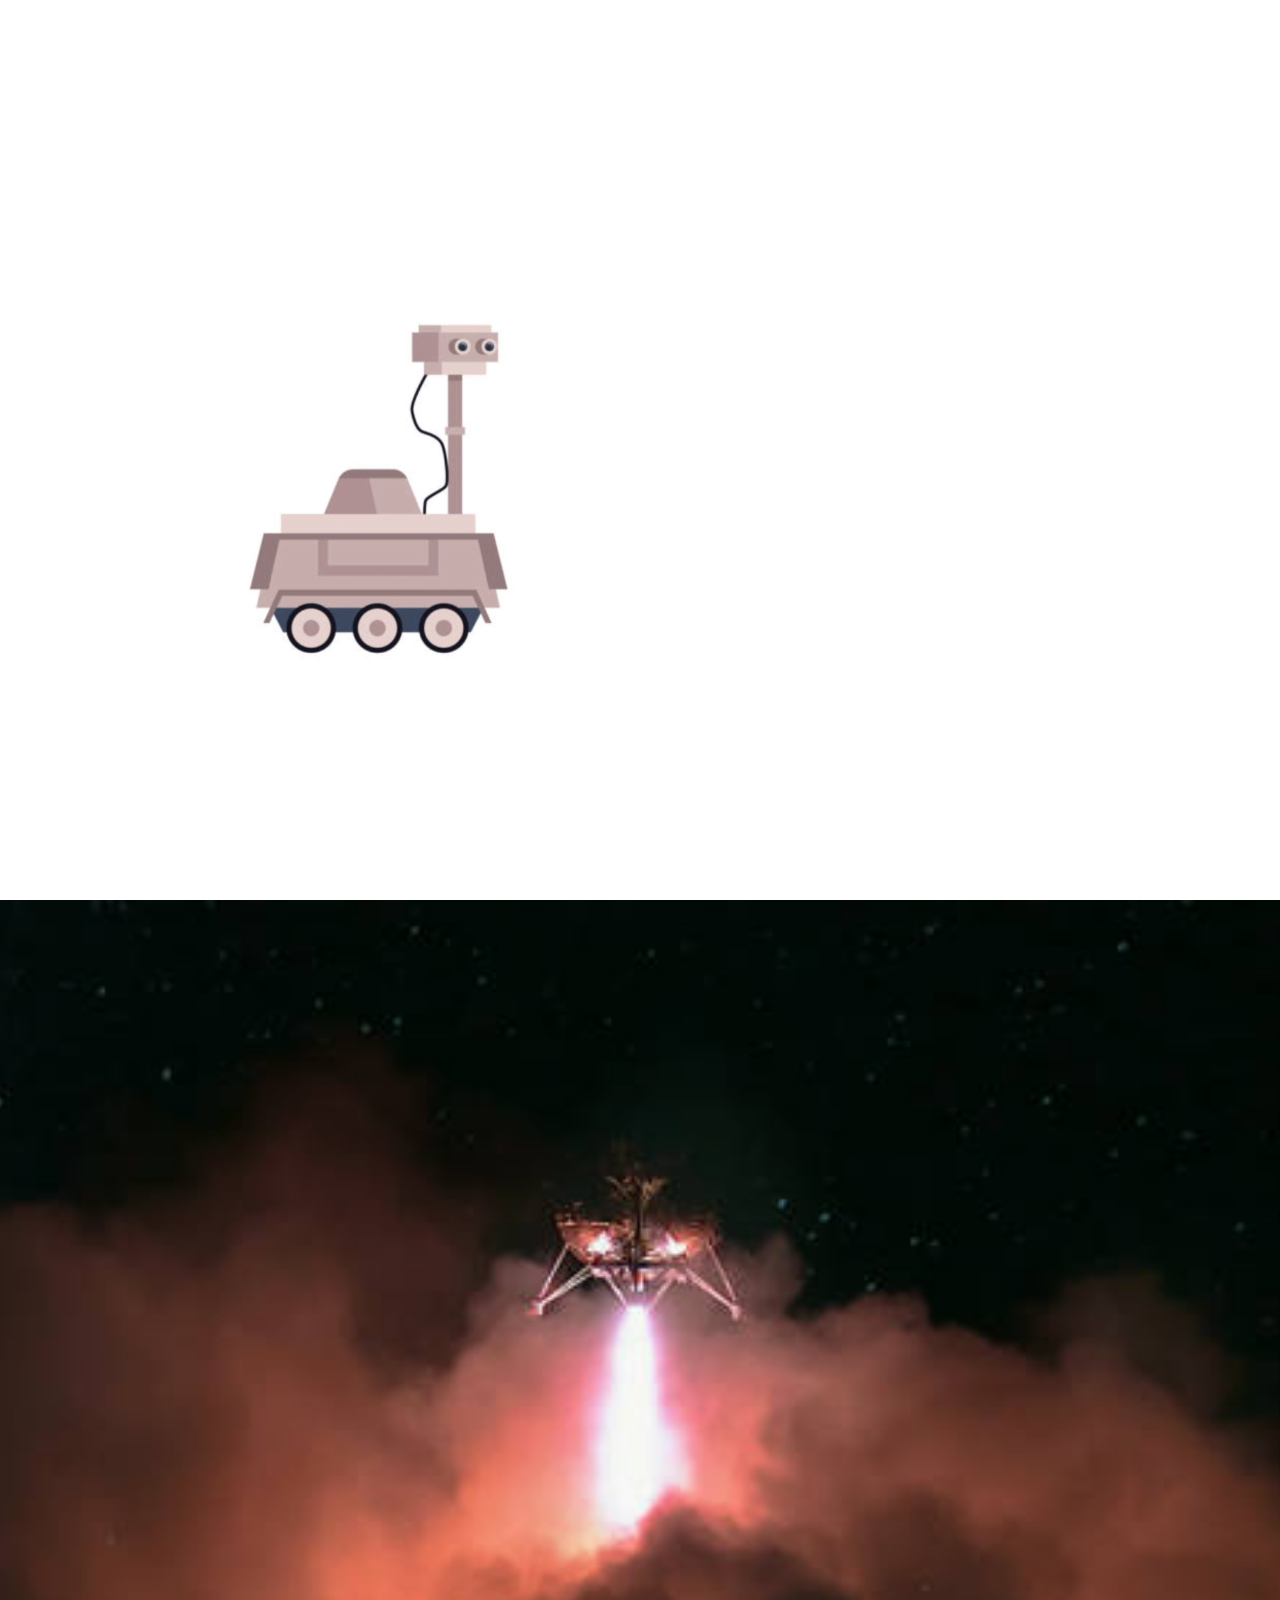
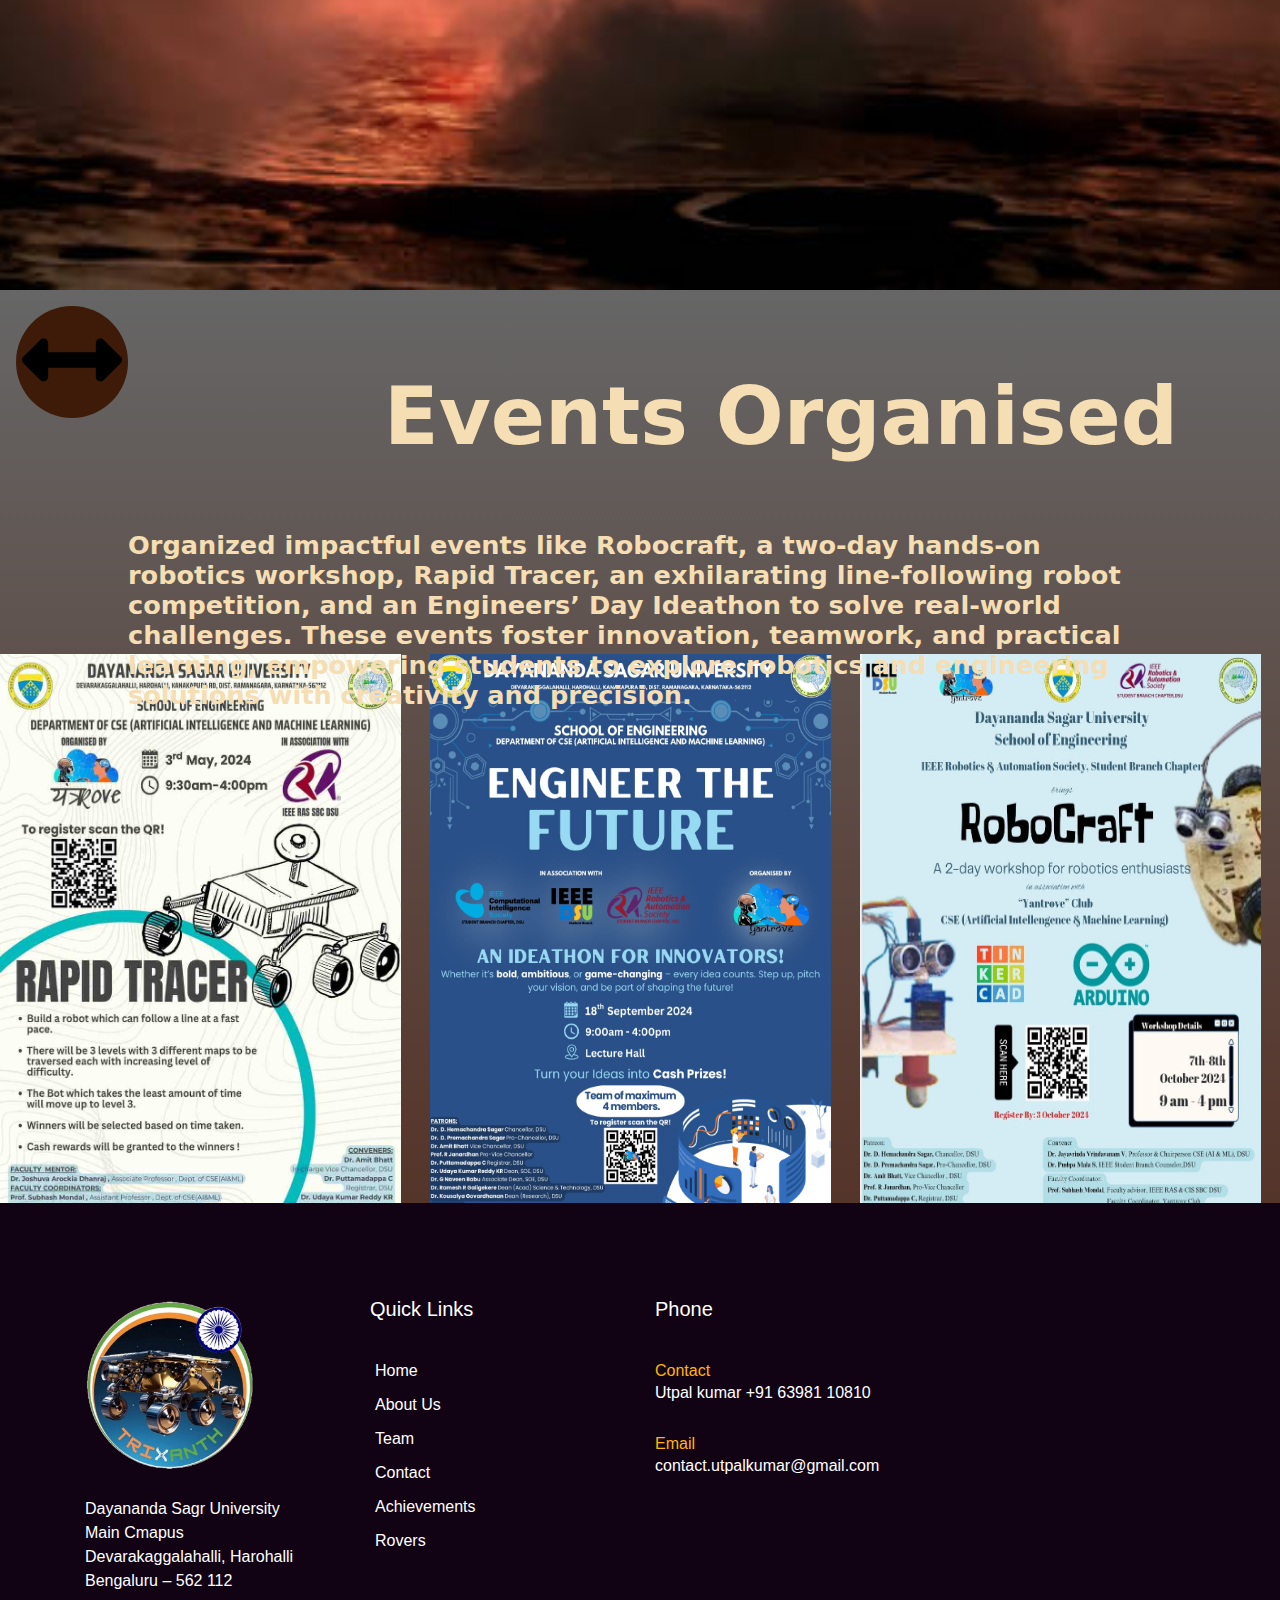
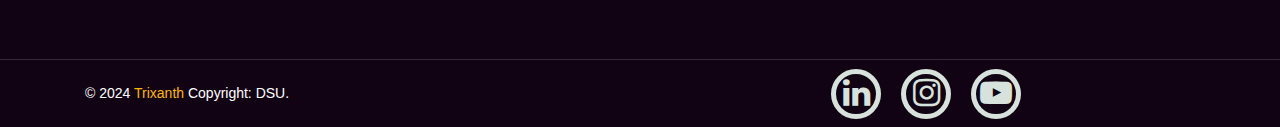
==== index.html @ e6a5bc86 "Website Created" ====
<!DOCTYPE html>
<html lang="en">

<head>
    <meta charset="UTF-8">
    <meta http-equiv="X-UA-Compatible" content="IE=edge">
    <meta name="viewport" content="width=device-width, initial-scale=1.0">
    <title>Trixanth</title>
    <link rel="icon" type="image/x-icon" href="./src/img/logo.png">
    <link rel="stylesheet" href="./src/css/other/font-awesome.min.css">
    <link rel="stylesheet" href="./src/css/other/bootstrap.min.css">
    <link rel="stylesheet" href="./src/css/other/aos.css">
    <link rel="stylesheet" href="src/css/styles.css">

    <link rel="stylesheet" href="src/css/home.css">

    <link href="https://maxcdn.bootstrapcdn.com/font-awesome/4.7.0/css/font-awesome.min.css" rel="stylesheet" integrity="sha384-wvfXpqpZZVQGK6TAh5PVlGOfQNHSoD2xbE+QkPxCAFlNEevoEH3Sl0sibVcOQVnN" crossorigin="anonymous">
    <link rel="stylesheet" href="https://stackpath.bootstrapcdn.com/bootstrap/4.5.2/css/bootstrap.min.css">
    <!-- Add your JavaScript and Bootstrap CDN scripts here -->

    <script src="https://code.jquery.com/jquery-3.5.1.slim.min.js"></script>
    <script src="https://cdn.jsdelivr.net/npm/@popperjs/core@2.9.2/dist/umd/popper.min.js"></script>
    <script src="https://stackpath.bootstrapcdn.com/bootstrap/4.5.2/js/bootstrap.min.js"></script>

    <script src="./src/js/jquery.min.js"></script>
    <script src="./src/js/jquery-3.6.3.min.js"></script>

</head>

<body data-barba="wrapper">
    <div id="preloader-container">
        <video id="preloader-video" autoplay muted loop>
      <source src="welcome - Trim.mp4" type="video/mp4">
      Your browser does not support the video tag.
    </video>
    </div>


    <div class="home-page">


        <nav id="transparent-navbar" class="navbar navbar-expand-lg red-hat-font">
            <a class="navbar-brand" href="index.html">
            <img src="./src/img/logo.png" width="75px">
        </a>
            <button class="navbar-toggler" type="button" data-toggle="collapse" data-target="#navbarSupportedContent" aria-controls="navbarSupportedContent" aria-expanded="false" aria-label="Toggle navigation">
            <div class="hamburger-animated"><span></span><span></span><span></span></div>
        </button>

            <div class="collapse navbar-collapse" id="navbarSupportedContent">
                <ul class="navbar-nav mr-auto">
                </ul>
                <ul class="navbar-nav">
                    <li class="nav-item animate-this">
                        <a class="nav-link" href="./index.html">Home</a>
                    </li>
                    <li class="nav-item">
                        <a class="nav-link" href="./rovers.html">Sponsorship</a>
                    </li>
                    <!-- <li class="nav-item">
                        <a class="nav-link" href="div.html">Divisions</a>
                    </li> -->
                    <li class="nav-item">
                        <a class="nav-link" href="team2023.html">Team</a>
                        
                    </li>
                    <li class="nav-item">
                        <a class="nav-link" href="./comp.html">Competitions</a>
                    </li>
                    <li class="nav-item">
                        <a class="nav-link" href="./contact-us.html">Contact</a>
                    </li>
                </ul>
            </div>
        </nav>
        <!-- <div class="empty-div"></div> -->

        <main data-barba="container" data-barba-namespace="home">
            <div id="home" class="bg-image div-centered-text">
                <div class="home-intro-text animate">
                    <h2>TRIXANTH</h2>
                    <h1>Engineering Dreams, Exploring
                        Worlds</h1>
                </div>
            </div>
            <div id="aboutUs" class="bg-image">
                <div class="aboutUs-text animate">
                    <h2>ABOUT US</h2>Team Trixanth is a team of enthusiastic students who are
                    interested in different fields and are constantly working
                    on real-world problems.<br>
                    We are a passionate and innovative team from
                    Dayananda Sagar University, actively working on cutting
                    edge technologies and engineering solutions. Our team is
                    composed of highly motivated students specializing in
                    aerospace, artificial intelligence, electronics, and
                    mechanical engineering. With a shared vision of pushing
                    the boundaries of technology, we aim to create impactful
                    solutions in the field of space exploration and rover
                    development.
                    <br>
                    <div class="read-more">
                        <a href="rovers.html" target="_blank" rel="noopener noreferrer"><i class="fa fa-external-link" aria-hidden="true"></i> Read more about the rover</a>
                    </div>

                </div>
            </div>
            

            <!-- <div class="sub">
                <h1>Subsystems</h1>
                <div class="subdivisions">
                    <div class="vcard v1">
                        <div class="v-content">
                            <h2 class="v-title">Electronic and Software</h2>
                            <p class="v-copy">
                                <ul>
                                    <li>...</li>
                                    <li>...</li>
                                    
                                    <li>....</li>
                                    <li>....</li>
                                </ul>
                            </p>
                            <button class="btn-vcard"><a href="div.html">READ MORE</a> </button>
                        </div>
                    </div>

                    <div class="vcard v2">
                        <div class="v-content">
                            <h2 class="v-title">Mechanical</h2>
                            <p class="v-copy">
                                <ul>
                                    <li>...</li>
                                    <li>...</li>
                                    <li>...</li>
                                    <li>...</li>
                                    <li>...</li>
                                </ul>
                            </p>
                            <button class="btn-vcard"><a href="div.html">READ MORE</a> </button>
                        </div>
                    </div>

                    <div class="vcard v3">
                        <div class="v-content">
                            <h2 class="v-title">Bioscience</h2>
                            <p class="v-copy">
                                <ul>
                                    <li>......</li>
                                    <li>.......</li>
                                    <li>......</li>
                                    <li>........</li>
                                </ul>
                            </p>
                            <button class="btn-vcard"><a href="div.html"> READ MORE</a></button>
                        </div>
                    </div>

                    
                </div>
            </div> -->

            <!-- Competitions and achievements section -->


           <div>

                 <!-- Replace the content of the div with an iframe  -->
                <div class="iframe-container">



                    <iframe src="events.html" class="event-iframe"></iframe>
                </div>


                 <!-- Add some styles to ensure the iframe doesn't disrupt the layout  -->

                <style>
                    /* Add some styles to ensure the iframe doesn't disrupt the layout */

                    .iframe-container {
                        position: relative;
                        padding-top: 75.25%;
                        /* Adjust this value based on the aspect ratio of your iframe content */
                    }

                    .event-iframe {
                        position: absolute;
                        top: 0;
                        left: 0;
                        width: 100%;
                        height: 100%;
                        border: 0;
                    }

                    /* Add a media query for smaller screens (adjust max-width as needed) */

                    @media (max-width: 768px) {
                        .iframe-container {
                            padding-top: 100%;
                            /* Adjust this value for a different aspect ratio on smaller screens */
                        }
                        .event-iframe {
                            height: 100%;
                            /* Adjust height as needed for smaller screens */
                        }
                    }
                </style>
            </div>



            <div>

                <style>
                    h1,
                    h2,
                    h3,
                    h4,
                    h5,
                    h6 {}

                    section {
                        padding: 60px 0;
                        min-height: 100vh;
                    }

                    a,
                    a:hover,
                    a:focus,
                    a:active {
                        text-decoration: none;
                        outline: none;
                    }

                    a,
                    a:active,
                    a:focus {
                        color: #6f6f6f;
                        text-decoration: none;
                        transition-timing-function: ease-in-out;
                        -ms-transition-timing-function: ease-in-out;
                        -moz-transition-timing-function: ease-in-out;
                        -webkit-transition-timing-function: ease-in-out;
                        -o-transition-timing-function: ease-in-out;
                        transition-duration: .2s;
                        -ms-transition-duration: .2s;
                        -moz-transition-duration: .2s;
                        -webkit-transition-duration: .2s;
                        -o-transition-duration: .2s;
                    }

                    ul {
                        margin: 0;
                        padding: 0;
                        list-style: none;
                    }

                    img {
                        max-width: 100%;
                        height: auto;
                    }

                    .footer-section {
                        background-color: rgb(18, 3, 20);
                        position: relative;
                        overflow: hidden;
                        z-index: 9;
                    }

                    .footer-section:before {
                        content: '';
                        position: absolute;
                        top: -146%;
                        left: -18%;
                        width: 44%;
                        height: 257%;
                        transform: rotate(54deg);
                        background-color: rgb(18, 3, 20);
                        -webkit-transform: rotate(54deg);
                        -moz-transform: rotate(54deg);
                        -ms-transform: rotate(54deg);
                        -o-transform: rotate(54deg);
                        z-index: -10;
                    }

                    .footer-section:after {
                        position: absolute;
                        content: '';
                        background-color: rgb(18, 3, 20);
                        top: -24%;
                        right: 4%;
                        width: 26%;
                        height: 264%;
                        transform: rotate(44deg);
                        -webkit-transform: rotate(44deg);
                        -moz-transform: rotate(44deg);
                        -ms-transform: rotate(44deg);
                        -o-transform: rotate(44deg);
                        z-index: -10;
                    }

                    .footer-top {
                        padding-top: 96px;
                        padding-bottom: 50px;
                    }

                    .footer-top p,
                    .company-footer-contact-list li {
                        color: #ffffff;
                    }

                    .company-footer-contact-list {
                        margin-top: 10px;
                    }

                    .company-footer-contact-list li {
                        display: flex;
                        display: -webkit-flex;
                        align-items: center;
                    }

                    .company-footer-contact-list li+li {
                        margin-top: 5px;
                    }

                    .company-footer-contact-list li i {
                        margin-right: 10px;
                        font-size: 20px;
                        display: inline-block;
                    }

                    .footer-top .site-logo {
                        margin-bottom: 25px;
                        display: block;
                        max-width: 170px;
                    }

                    .widget-title {
                        text-transform: capitalize;
                    }

                    .footer-top .widget-title {
                        color: #ffffff;
                        margin-bottom: 40px;
                    }

                    .courses-link-list li+li {
                        margin-top: 10px;
                    }

                    .courses-link-list li a {
                        color: #ffffff;
                        text-transform: capitalize;
                        font-family: var(--para-font);
                        font-weight: 400;
                    }

                    .courses-link-list li a:hover {
                        color: #ffb606;
                    }

                    .courses-link-list li i {
                        margin-right: 5px;
                    }

                    .footer-top .small-post-title a {
                        font-family: var(--para-font);
                        color: #ffffff;
                        font-weight: 400;
                    }

                    .small-post-item .post-date {
                        color: #ffb606;
                        margin-bottom: 3px;
                        font-family: var(--para-font);
                        font-weight: 400;
                    }

                    .small-post-list li+li {
                        margin-top: 30px;
                    }

                    .news-letter-form {
                        margin-top: 15px;
                    }

                    .news-letter-form input {
                        width: 100%;
                        padding: 12px 25px;
                        border-radius: 5px;
                        -webkit-border-radius: 5px;
                        -moz-border-radius: 5px;
                        -ms-border-radius: 5px;
                        -o-border-radius: 5px;
                        border: none;
                    }

                    .news-letter-form input[type="submit"] {
                        width: auto;
                        border: none;
                        background-color: #ffb606;
                        padding: 9px 30px;
                        border-radius: 5px;
                        -webkit-border-radius: 5px;
                        -moz-border-radius: 5px;
                        -ms-border-radius: 5px;
                        -o-border-radius: 5px;
                        color: #ffffff;
                        margin-top: 10px;
                    }

                    .footer-bottom {
                        padding: 23px 0;
                        border-top: 1px solid rgba(255, 255, 255, 0.149);
                    }

                    .copy-right-text {
                        color: #ffffff;
                    }

                    .copy-right-text a {
                        color: #ffb606;
                    }

                    .terms-privacy li+li {
                        margin-left: 30px;
                    }

                    .terms-privacy li a {
                        color: #ffffff;
                        position: relative;
                    }

                    .terms-privacy li a:after {
                        position: absolute;
                        content: '-';
                        color: #ffffff;
                        display: inline-block;
                        top: 0;
                        right: -18px;
                    }

                    .terms-privacy li+li a:after {
                        display: none;
                    }

                    .courses-link-list li a:hover,
                    .courses-link-list li a:focus {
                        text-decoration: none;
                    }

                    /* Default styling for larger screens */

                    .copy-right-text {
                        display: block;
                    }

                    /* Media query to hide the element on screens with a maximum width of 767px (adjust as needed) */

                    @media screen and (max-width: 767px) {
                        .copy-right-text {
                            display: none;
                        }
                    }

                    div>h1 {
                        text-transform: capitalize;
                        letter-spacing: 0.8px;
                        font-family: "Roboto", sans-serif;
                        font-weight: 900;
                        font-size: clamp(3.4375rem, 3.25rem + 0.75vw, 4rem);
                        background-color: #050505;
                        background-image: linear-gradient(45deg, #ead8b9, #cf8674);
                        background-size: 100%;
                        background-repeat: repeat;
                        -webkit-background-clip: text;
                        -webkit-text-fill-color: transparent;
                        -moz-background-clip: text;
                        -moz-text-fill-color: transparent;
                    }

                    h4 {
                        font-size: 15px;
                        font-stretch: expanded;
                        color: #ef9797;
                        line-height: 100%;
                    }

                    h5 {
                        font-size: 20px;
                        font-stretch: expanded;
                        color: #fca311;
                        line-height: 100%;
                    }

                    .container {
                        width: 95%;
                        margin: auto;
                    }
                </style>

                <body>

                    <!-- Your website content goes here -->

                    <footer class="footer-section" style="margin-top: -50px;">
                        <div class="footer-top">
                            <div class="container">
                                <div class="row">
                                    <div class="col-lg-3 col-md-6 col-sm-6">
                                        <div class="widget company-intro-widget">
                                            <a href="index.html" class="site-logo" target="_parent">
                  <img src="src/img/logo.png" alt="logo">
              </a>

                                            <p>Dayananda Sagr University<br> Main Cmapus<br>  Devarakaggalahalli, Harohalli<br> Bengaluru – 562 112</p>
                                            <ul class="company-footer-contact-list">

                                                 </ul>
                                        </div>
                                    </div>
                                    <!-- widget end -->
                                    <div class="col-lg-3 col-md-6 col-sm-6">
                                        <div class="widget course-links-widget">
                                            <h5 class="widget-title" style="font-family: 'Roboto', sans-serif;">Quick links</h5>

                                            <ul class="courses-link-list">
                                                <li><a href="index.html" target="_parent"><i class="fas fa-long-arrow-alt-right"></i>Home</a></li>
                                                <li><a href="index.html" target="_parent"><i class="fas fa-long-arrow-alt-right"></i>About us</a></li>
                                                <li><a href="team2023.html" target="_parent"><i class="fas fa-long-arrow-alt-right"></i>Team</a></li>
                                                <li><a href="contact-us.html" target="_parent"><i class="fas fa-long-arrow-alt-right"></i>Contact</a></li>
                                                <li><a href="comp.html" target="_parent"><i class="fas fa-long-arrow-alt-right"></i>Achievements</a></li>
                                                <li><a href="rovers.html" target="_parent"><i class="fas fa-long-arrow-alt-right"></i>Rovers</a></li>
                                            </ul>

                                        </div>
                                    </div>
                                    <!-- widget end -->
                                    <div class="col-lg-3 col-md-6 col-sm-6">
                                        <div class="widget latest-news-widget">
                                            <h5 class="widget-title">phone</h5>
                                            <ul class="small-post-list">
                                                <li>
                                                    <style>
                                                        .small-post-item a {
                                                            text-decoration: none;
                                                            /* Remove underlines */
                                                            color: inherit;
                                                            /* Inherit the color from the parent */
                                                        }

                                                        .small-post-item a:hover .glow {
                                                            color: #FCA311;
                                                            /* Change to the desired glowing color */
                                                            text-shadow: 0 0 10px #your-glow-color;
                                                            /* Optional: Add a text shadow for a more pronounced glow */
                                                        }
                                                    </style>

                                                    <div class="small-post-item">
                                                        <a href="#" class="post-date">Contact</a>
                                                        <h6 class="small-post-title">
                                                            <a href="#">
                            Utpal kumar <span class="glow">+91 63981 10810</span><br>
                           
                          </a>
                                                        </h6>
                                                    </div>

                                                </li>
                                                <!-- small-post-item end -->
                                                <li>
                                                    <div class="small-post-item">
                                                        <a href="#" class="post-date">Email</a>
                                                        <h6 class="small-post-title"><a href="#">contact.utpalkumar@gmail.com</a></h6>
                                                    </div>
                                                </li>
                                                <!-- small-post-item end -->
                                            </ul>
                                        </div>
                                    </div>
                                    
                                </div>
                            </div>
                        </div>
                        <div class="footer-bottom">
                            <div class="container">
                                <div class="row">
                                    <div class="col-md-6 col-sm-6 text-sm-left text-center">
                                        <span class="copy-right-text" style="font-size: 14px;">© 2024 <a href="index.html" target="_parent">Trixanth</a> Copyright: DSU.</span>                    
                                    </div>
                                    <div class="col-md-6 col-sm-6">

                                        <div class="wrapper">
                                            <ul>
                                                <li class="linkedin"><a href="#" target="_parent"><i class="fa fa-linkedin fa-2x" aria-hidden="true"></i></a></li>
                                                <li class="instagram"><a href="https://www.instagram.com/team_trixanth.dsu/profilecard/?igsh=MTNoMnNmZ2w1cWRnMw%3D%3D" target="_parent"><i class="fa fa-instagram fa-2x" aria-hidden="true"></i></a></li>
                                                <!-- <li class="google"><a href="#" target="_parent"><i class="fa fa-google fa-2x" aria-hidden="true"></i></a></li> -->
                                                <li class="youtube"><a href="https://www.youtube.com/@Trixanth" target="_parent"><i class="fa fa-youtube-play fa-2x" aria-hidden="true"></i></a></li>
                                            </ul>

                                            <style>
                                                /* Let's style the wrapper in such away that, 
    it should always be at the center of the browser */

                                                .wrapper {
                                                    position: absolute;
                                                    top: 50%;
                                                    left: 80%;
                                                    transform: translate(-50%, -50%);
                                                    width: 550px;
                                                }

                                                /* Style the Un-order list by setting its list-style to none */

                                                .wrapper ul {
                                                    list-style: none;
                                                }

                                                /* Style the list items inside the UL list, by setting its width, height and line-height 
      and float them to left and set its border and border-radius.
     */

                                                .wrapper ul li {
                                                    width: 50px;
                                                    height: 50px;
                                                    line-height: 50px;
                                                    margin: 0 10px;
                                                    text-align: center;
                                                    cursor: pointer;
                                                    border-radius: 50%;
                                                    border: 5px solid #D8E2DC;
                                                    float: left;
                                                    transition: all 0.5s ease;
                                                }

                                                /* Style the icons by setting its color and margin-top value to 20px 
    to align it properly */

                                                .wrapper ul li .fa {
                                                    color: #D8E2DC;
                                                    margin-top: 1px;
                                                    transition: all 0.5s ease;
                                                }

                                                /* Now target the specific li classes for styling and use box-shadow effect to border and text-shadow effect
      to icons for glowing effect and use transition property for smooth transition effect. */

                                                .wrapper ul li:hover.linkedin {
                                                    border: 5px solid #b51b00;
                                                    box-shadow: 0 0 15px #b52d00;
                                                    transition: all 0.5s ease;
                                                }

                                                .wrapper1 ul li:hover .fa-linkedin {
                                                    color: #b53900;
                                                    text-shadow: 0 0 15px #b53600;
                                                    transition: all 0.5s ease;
                                                }

                                                /*facebook*/

                                                .wrapper ul li:hover.youtube {
                                                    border: 5px solid #b53900;
                                                    box-shadow: 0 0 15px #b53900;
                                                    transition: all 0.5s ease;
                                                }

                                                .wrapper ul li:hover .fa-youtube {
                                                    color: #b53900;
                                                    text-shadow: 0 0 15px#b53900;
                                                    transition: all 0.5s ease;
                                                }

                                                /*twitter*/

                                                .wrapper ul li:hover.twitter {
                                                    border: 5px solid #b53900;
                                                    box-shadow: 0 0 15px #b53900;
                                                    transition: all 0.5s ease;
                                                }

                                                .wrapper ul li:hover .fa-twitter {
                                                    color: #b53900;
                                                    text-shadow: 0 0 15px #b53900;
                                                    transition: all 0.5s ease;
                                                }

                                                /* instagram */

                                                .wrapper ul li:hover.instagram {
                                                    border: 5px solid #b53900;
                                                    box-shadow: 0 0 15px #b53900;
                                                    transition: all 0.5s ease;
                                                }

                                                .wrapper ul li:hover .fa-instagram {
                                                    color:#b53900;
                                                    text-shadow: 0 0 15px#b53900;
                                                    transition: all 0.5s ease;
                                                }

                                                /* google */

                                                .wrapper ul li:hover.google {
                                                    border: 5px solid #dd4b39;
                                                    box-shadow: 0 0 15px #dd4b39;
                                                    transition: all 0.5s ease;
                                                }

                                                .wrapper ul li:hover .fa-google {
                                                    color: #dd4b39;
                                                    text-shadow: 0 0 15px #dd4b39;
                                                    transition: all 0.5s ease;
                                                }

                                                /* whatsapp */

                                                .wrapper ul li:hover.whatsapp {
                                                    border: 5px solid #b53900;
                                                    box-shadow: 0 0 15px #b53900;
                                                    transition: all 0.5s ease;
                                                }

                                                .wrapper ul li:hover .fa-whatsapp {
                                                    color: #b53900;
                                                    text-shadow: 0 0 15px #b53900;
                                                    transition: all 0.5s ease;
                                                }

                                                /* media queries */

                                                @media screen and (max-width: 640px) {
                                                    .wrapper {
                                                        width: 400px;
                                                    }
                                                    .wrapper ul li {
                                                        margin-top: 10px;
                                                    }
                                                    .wrapper ul li.google {
                                                        margin-left: 70px;
                                                    }
                                                }

                                                @media screen and (max-width: 340px) {
                                                    .wrapper {
                                                        width: 150px;
                                                    }
                                                    .wrapper ul li {
                                                        margin: 15px;
                                                    }
                                                    .wrapper ul li.google {
                                                        margin-left: 15px;
                                                    }
                                                }

                                                /* Add the following media query */

                                                @media screen and (max-width: 767px) {
                                                    .wrapper {
                                                        text-align: center;
                                                        /* Center the buttons */
                                                    }
                                                    .wrapper ul {
                                                        display: flex;
                                                        justify-content: center;
                                                        align-items: center;
                                                        flex-wrap: nowrap;
                                                        /* Prevent buttons from wrapping to the next line */
                                                    }
                                                    .wrapper ul li {
                                                        margin: 10px;
                                                        /* Add some spacing between buttons */
                                                    }
                                                }

                                                /* Your existing styles for the wrapper and social media buttons */

                                                /* Add the following media query */

                                                @media screen and (max-width: 767px) {
                                                    .wrapper {
                                                        text-align: center;
                                                        /* Center the buttons */
                                                        width: 100%;
                                                        /* Make the wrapper full width on smaller screens */
                                                    }
                                                    .wrapper ul {
                                                        display: flex;
                                                        justify-content: center;
                                                        align-items: center;
                                                        flex-wrap: nowrap;
                                                        /* Prevent buttons from wrapping to the next line */
                                                    }
                                                    .wrapper ul li {
                                                        margin: 5px;
                                                        /* Add some spacing between buttons */
                                                        width: 50px;
                                                        /* Adjust the width of each button */
                                                        height: 50px;
                                                        /* Adjust the height of each button */
                                                        line-height: 50px;
                                                        /* Adjust the line-height of each button */
                                                        float: none;
                                                        /* Remove float property */
                                                        border: 0;
                                                        /* Remove the border */
                                                    }
                                                    .wrapper ul li .fa {
                                                        margin-top: 0;
                                                        /* Reset margin-top value */
                                                    }
                                                }
                                            </style>
                                        </div>

                                    </div>
                                </div>
                            </div>
                        </div>
                        <!-- footer-bottom end -->
                    </footer>
            </div>


        </main>
    </div>



    <!-- scripts -->

    <!-- <script src="https://code.jquery.com/jquery-3.4.1.slim.min.js"></script> -->
    <script src="https://cdn.jsdelivr.net/npm/popper.js@1.16.0/dist/umd/popper.min.js"></script>
    <script src="https://stackpath.bootstrapcdn.com/bootstrap/4.4.1/js/bootstrap.min.js"></script>
    <script src="https://unpkg.com/aos@2.3.1/dist/aos.js"></script>
    <script src="https://cdn.jsdelivr.net/npm/@popperjs/core@2.11.6/dist/umd/popper.min.js" integrity="sha384-oBqDVmMz9ATKxIep9tiCxS/Z9fNfEXiDAYTujMAeBAsjFuCZSmKbSSUnQlmh/jp3" crossorigin="anonymous"></script>
    <script src="https://cdn.jsdelivr.net/npm/bootstrap@5.3.0-alpha1/dist/js/bootstrap.min.js" integrity="sha384-mQ93GR66B00ZXjt0YO5KlohRA5SY2XofN4zfuZxLkoj1gXtW8ANNCe9d5Y3eG5eD" crossorigin="anonymous"></script>
    <!-- load barba (UMD version) -->
    <!-- <script src="https://unpkg.com/@barba/core"></script> -->

    <!-- load gsap animation library (minified version) -->
    <!-- <script src="https://unpkg.com/gsap@latest/dist/gsap.min.js"></script>
        <script src="./src/js/main.js"></script> -->
    <script src="./src/js/script.js"></script>
    <script>
        AOS.init({
            disable: false,
            offset: 80,
            duration: 1000,
        });

        const observer = new IntersectionObserver((entries) => {
            entries.forEach((entry) => {
                console.log(entry)
                if (entry.isIntersecting) {
                    entry.target.classList.add('current');
                } else {
                    entry.target.classList.remove('current');
                }
            });
        });

        const hiddenElements = document.querySelectorAll('.animate')
        hiddenElements.forEach((el) => observer.observe(el));
    </script>
    <!-- Global site tag (gtag.js) - Google Analytics -->
    <script async src="https://script.google.com/macros/s/AKfycbyXYBegDZ_zZpmCZM6rXe0dPINYoLYYHPfW3h7n9g-gw86sZoz4_KvM8m8knh3KG31CLQ/exec"></script>
    <script>
        window.dataLayer = window.dataLayer || [];

        function gtag() {
            dataLayer.push(arguments);
        }
        gtag('js', new Date());

        gtag('config', 'UA-162930243-1');
    </script>
    </body>

</html>
---- src/css/styles.css ----
/******************************************
            Importing Fonts 
*****************************************/

@import url("https://fonts.googleapis.com/css?family=Quicksand&display=swap");
@import url("https://fonts.googleapis.com/css?family=Lato&display=swap");
@import url('https://fonts.googleapis.com/css2?family=Montserrat:wght@600&display=swap');
@import url('https://fonts.googleapis.com/css2?family=Red+Hat+Text&display=swap');
@import url('https://fonts.googleapis.com/css2?family=Nunito&display=swap');
@import url('https://fonts.googleapis.com/css2?family=Saira&display=swap');
/******************************************
            Common Features 
*****************************************/

*,
*::before,
*::after {
    box-sizing: border-box;
    margin: 0;
    padding: 0;
    scroll-behavior: smooth;
}

html,
body {
    height: 100%;
    /* overflow-x: hidden; */
    scroll-behavior: smooth;
    font-family: Relative, sans-serif;
}

/* main{
  width: 100%;
  height: 100vh;
} */

#preloader-container {
    position: fixed;
    top: 0;
    left: 0;
    width: 100%;
    height: 100%;
    background-color: #ffffff;
    /* Change to your desired background color */
    display: flex;
    align-items: center;
    justify-content: center;
    z-index: 9999;
    /* Make sure it appears on top of other elements */
}

#preloader-video {
    width: 100%;
    height: 100%;
}

.load-container {
    position: fixed;
    top: 0;
    left: 0;
    width: 100%;
    height: 100%;
    display: flex;
    align-items: center;
    justify-content: center;
    z-index: 999;
    overflow: hidden;
    background-color: #fff;
    /* Optional background color for the loader */
}

.loading-screen {
    width: 100%;
    height: auto;
}

button {
    outline: none !important;
}

.red-hat-font {
    font-family: 'Red Hat Text', sans-serif;
}

.monserrat-font {
    font-family: 'Montserrat', sans-serif;
}

@font-face {
    font-family: 'Relative';
    src: url('../font/Relative-Bold.ttf') format('truetype');
    font-weight: 700;
    font-style: normal;
    font-display: swap;
}

@font-face {
    font-family: 'Relative';
    src: url('../font/Relative-Book.ttf') format('truetype');
    font-weight: 400;
    font-style: normal;
    font-display: swap;
}

@font-face {
    font-family: 'Relative';
    src: url('../font/Relative-Medium.ttf') format('truetype');
    font-weight: 500;
    font-style: normal;
    font-display: swap;
}

/**********************************************
        Navbar Hamburger Animation
**********************************************/

.hamburger-animated {
    width: 30px;
    height: 20px;
    position: relative;
    margin: 0px;
    -webkit-transform: rotate(0deg);
    -moz-transform: rotate(0deg);
    -o-transform: rotate(0deg);
    transform: rotate(0deg);
    -webkit-transition: 0.5s ease-in-out;
    -moz-transition: 0.5s ease-in-out;
    -o-transition: 0.5s ease-in-out;
    transition: 0.5s ease-in-out;
    cursor: pointer;
    border: none;
}

.hamburger-animated span {
    display: block;
    position: absolute;
    height: 3px;
    width: 100%;
    opacity: 1;
    left: 0;
    -webkit-transform: rotate(0deg);
    -moz-transform: rotate(0deg);
    -o-transform: rotate(0deg);
    transform: rotate(0deg);
    -webkit-transition: 0.25s ease-in-out;
    -moz-transition: 0.25s ease-in-out;
    -o-transition: 0.25s ease-in-out;
    transition: 0.25s ease-in-out;
    border: none;
}

.navbar-toggle,
.navbar-toggler:focus,
.navbar-toggler:active {
    outline: none !important;
    box-shadow: none;
    border: none !important;
}

.hamburger-animated span {
    background: #ffffff;
}

.hamburger-animated span:nth-child(1) {
    top: 0px;
}

.hamburger-animated span:nth-child(2) {
    top: 10px;
}

.hamburger-animated span:nth-child(3) {
    top: 20px;
}

.hamburger-animated.open span:nth-child(1) {
    top: 11px;
    -webkit-transform: rotate(135deg);
    -moz-transform: rotate(135deg);
    -o-transform: rotate(135deg);
    transform: rotate(135deg);
}

.hamburger-animated.open span:nth-child(2) {
    top: -200px !important;
}

.hamburger-animated.open span:nth-child(3) {
    top: 11px;
    -webkit-transform: rotate(-135deg);
    -moz-transform: rotate(-135deg);
    -o-transform: rotate(-135deg);
    transform: rotate(-135deg);
}

/**********************************************
                Navbar
    **********************************************/

.navbar-brand,
.nav-link {
    color: white !important;
    transition: 0.3s ease;
    font-size: 23px;
    font-style: normal;
    font-family: Relative, sans-serif;
    font-weight: 500;
    line-height: normal;
    /* font-stretch: normal; */
}

.navbar-brand {
    font-size: 22px;
}

#transparent-navbar {
    position: fixed !important;
    /* transition: top 0.5s; */
    transition-timing-function: ease;
    transition: 0.4s;
}

/* .navbar { */

/*     /1* background: linear-gradient(to bottom, black 0%, rgba(0,0,0,0) 100%); *1/ */

/*     background: -moz-linear-gradient(top, rgba(0,0,0,1) 0%, rgba(0,0,0,0.8) 65%, rgba(0,0,0,0.2) 92%, rgba(0,0,0,0) 100%); /1* FF3.6-15 *1/ */

/*     background: -webkit-linear-gradient(top, rgba(0,0,0,1) 0%,rgba(0,0,0,0.8) 65%,rgba(0,0,0,0.2) 92%,rgba(0,0,0,0) 100%); /1* Chrome10-25,Safari5.1-6 *1/ */

/*     background: linear-gradient(to bottom, rgba(0,0,0,1) 0%,rgba(0,0,0,0.8) 65%,rgba(0,0,0,0.2) 92%,rgba(0,0,0,0) 100%); /1* W3C, IE10+, FF16+, Chrome26+, Opera12+, Safari7+ *1/ */

/*     filter: progid:DXImageTransform.Microsoft.gradient( startColorstr='#000000', endColorstr='#00000000',GradientType=0 ); /1* IE6-9 *1/ */

/* } */

.navbar {
    width: 100%;
    z-index: 100;
}

.nav-link {
    padding-left: 15px !important;
    padding-right: 15px !important;
    letter-spacing: normal;
    margin: 0px 8px !important;
    border-radius: 8px;
}

.nav-link:hover,
.nav-link:active {
    background-color: rgba(217, 217, 217, 0.2);
}

.active {
    background-color: rgba(217, 217, 217, 0.2);
}

/* .nav-link:hover,
  .nav-link:active {
    padding-right: 30px !important;
    padding-left: 30px !important;
    transition: 0.4s ease;
    box-shadow: 0px 1.4px 0px 0px #ffffff;
  } */

.nav-scrolled {
    transition: 0.7s ease;
    /* box-shadow: 0 7px 12px 0 rgba(0, 0, 0, 0.3), 0 6px 20px 0 rgba(0, 0, 0, 0.32) !important; */
}

/* .dropdown-menu{
  background: transparent;
  color: white;
} */

@media (max-width: 900px) {
    .nav-link {
        font-size: 20px;
    }
    .navbar {
        padding: 0 !important;
    }
    .navbar-collapse {
        background-color: rgba(0, 0, 0, 0.5);
    }
}

.empty-div {
    height: 65px;
    background-color: #000;
}

.bg-image {
    width: 100%;
}

.mrt-socials {
    color: #ffffff;
    display: flex;
    justify-content: space-between;
    width: 35%;
}

.mrt-socials a {
    text-decoration: none;
    color: #ffffff;
    font-size: 45px;
}

.mrt-socials2 {
    color: #000;
    display: flex;
    justify-content: space-between;
    width: 100%;
}

.mrt-socials2 a {
    text-decoration: none;
    color: #000;
    font-size: 45px;
}

.mrt-contact {
    margin-top: auto;
    width: 100%;
    display: flex;
    flex-direction: column;
    justify-content: center;
    align-items: center;
}

.mrt-contact h2 {
    /* font-family: 'Saira'; */
    font-style: normal;
    font-weight: 600;
    font-size: 25px;
    line-height: 39px;
    text-align: center;
    color: white;
}

.mrt-contact2 {
    margin-top: auto;
    width: 100%;
    display: flex;
    flex-direction: column;
    justify-content: center;
    align-items: center;
}

.mrt-contact2 h2 {
    /* font-family: 'Saira'; */
    font-style: normal;
    font-weight: 600;
    font-size: 25px;
    line-height: 39px;
    text-align: center;
    color: #000;
}

.col-no-padding {
    padding: 0 !important;
}

.homeButton {
    padding: 10px 20px 10px 20px;
    border: none;
    background: rgba(217, 217, 217, 0.2);
    backdrop-filter: blur(5px);
    /* Note: backdrop-filter has minimal browser support */
    border-radius: 12px;
    color: white;
    font-family: Relative, sans-serif;
    font-style: normal;
    font-weight: 600;
    font-size: 20px;
    line-height: 31px;
    text-align: center;
}

.homeButton:hover {
    color: black;
    background: white;
}

.centered-element {
    width: 100%;
    display: flex;
    justify-content: center;
}

@media screen and (max-width: 992px) {
    .mrt-socials {
        width: 75% !important;
    }
    .mrt-socials a {
        font-size: 25px;
    }
    .homeButton {
        font-weight: 400;
        font-size: 15px;
        line-height: 21px;
    }
}

/* footer */

.rights-foot {
    background-color: black;
    color: gray;
    text-align: center;
    font-size: small;
    padding-bottom: 10px;
}

.mrt-socials1 {
    color: #ffffff;
    display: flex;
    justify-content: center;
    width: 70%;
    margin: auto;
}

.mrt-socials1 a {
    text-decoration: none;
    color: #ffffff;
    font-size: 25px;
    margin: auto 4%;
}

.mrt-socials1 p {
    font-size: 1rem;
    margin-top: 10px;
}

.no-margin {
    margin-left: 0px !important;
    margin-right: 0px !important;
}

#contact_home1 .team_name {
    font-size: 20px;
    margin-bottom: 0;
}

#contact_home1 .p_ta {
    margin-top: 1rem;
    opacity: 70%;
}

#contact_home1 {
    /* background: url("../img/space.jpg") no-repeat center;
  background-size: cover; */
    background-color: black;
    display: flex;
    justify-content: center;
    align-items: center;
    padding: 4%;
    color: white;
}

#contact_home1 h2 {
    font-family: 'Saira';
    font-style: normal;
    font-weight: 600;
    font-size: 20px;
    line-height: 39px;
    text-align: center;
    color: white;
}

.contact-div {
    text-align: center;
}
---- src/css/home.css ----
@import url('https://fonts.googleapis.com/css2?family=Nunito&display=swap');
@import url('https://fonts.googleapis.com/css2?family=Saira&display=swap');
/* font-family: Relative, sans-serif; */

@font-face {
    font-family: 'Relative';
    src: url('../font/Relative-Bold.ttf') format('truetype');
    font-weight: 700;
    font-style: normal;
    font-display: swap;
}

@font-face {
    font-family: 'Relative';
    src: url('../font/Relative-Book.ttf') format('truetype');
    font-weight: 400;
    font-style: normal;
    font-display: swap;
}

@font-face {
    font-family: 'Relative';
    src: url('../font/Relative-Medium.ttf') format('truetype');
    font-weight: 500;
    font-style: normal;
    font-display: swap;
}

#home {
    background: url("../img/home_1st_background.jpg") no-repeat center;
    background-size: cover;
    /* padding: 350px 0px 350px 0px; */
    height: 100vh;
}

#aboutUs {
    background: url("../img/home_2nd_bg.jpg") no-repeat center;
    background-size: cover;
    padding: 50px 0px 50px 0px;
    height: 110vh;
    padding-top: 25vh;
}

#elec_soft {
    background: url("../img/electronic_home_page.jpg") no-repeat center;
    background-size: cover;
    padding-bottom: 50px;
}

#mechanical {
    background: url("../img/mech_home.jpg") no-repeat center;
    background-size: cover;
    padding-bottom: 50px;
}

#bioscience {
    background: url("../img/bio_home.png") no-repeat center;
    background-size: cover;
    padding-bottom: 50px;
}

/* #mdm {
    background: url("../img/mdm_home.jpg") no-repeat center;
    background-size: cover;
    padding-bottom: 50px;
} */

#contact_home {
    background: url("../img/contact.jpg") no-repeat center;
    background-size: cover;
    display: flex;
    flex-direction: column;
    justify-content: center;
    align-items: center;
}

#contact_home h2 {
    font-family: Relative, sans-serif;
    font-style: normal;
    font-weight: 600;
    font-size: 25px;
    line-height: 39px;
    text-align: center;
    color: white;
}

.bg-image {
    width: 100%;
}

.div-centered-text {
    display: flex;
    flex-direction: column;
    justify-content: center;
    align-items: center;
}

.home-intro-text {
    color: white;
    font-family: Relative, sans-serif;
    font-style: normal;
    font-weight: 400;
    font-size: 35px;
    line-height: 48px;
    display: flex;
    flex-direction: column;
    text-align: center;
    width: 65%;
    transform: translateY(150px);
    transition: all 2s ease;
    opacity: 0;
}

.animate.current {
    transform: translateY(0px);
    opacity: 1;
}

.animate {
    transform: translateY(150px);
    transition: all 2s ease;
    opacity: 0;
}

.home-intro-text h2 {
    font-weight: 800;
    font-size: 45px;
    line-height: 61px;
    text-align: center;
}

.aboutUs-text {
    background-color: rgba(87, 48, 48, 0.404);
    padding-left: 3%;
    padding-right: 3%;
    padding-top: 1%;
    color: aliceblue;
    padding-bottom: 1%;
    font-family: Relative, sans-serif;
    font-style: normal;
    font-weight: 400;
    font-size: 20px;
    /* line-height: 48px; */
    width: 70%;
    /* padding: 63px 0px 0px 99px; */
    margin-left: 15%;
    margin-top: 15vh;
    margin-right: 15%;
}

.read-more {
    margin-top: 5%;
    color: rgb(255, 255, 255);
}

.read-more a {
    text-decoration: none;
    color: rgb(255, 255, 255);
}

.read-more a:hover {
    color: rgb(135, 66, 66);
}

.aboutUs-text h2 {
    font-weight: 600;
    font-size: 45px;
    line-height: 61px;
}

.sub-home-text {
    color: rgb(255, 255, 255);
    font-family: Relative, sans-serif;
    font-style: normal;
    font-weight: 300;
    font-size: 25px;
    line-height: 34px;
    width: 75%;
    padding: 73px 0px 0px 99px;
    margin-bottom: 30px;
}

.sub-home-text h2 {
    font-weight: 500;
    font-size: 45px;
    line-height: 61px;
}

.subdivisions ul {
    list-style-type: none;
}

@media screen and (max-width: 992px) {
    #home {
        padding: 150px 0px 150px 0px;
    }
    .home-intro-text {
        font-weight: 400;
        font-size: 25px;
        line-height: 28px;
        width: 85%;
    }
    .home-intro-text h2 {
        font-weight: 600;
        font-size: 35px;
        line-height: 31px;
    }
    .aboutUs-text {
        width: 80% !important;
        color: #ffffff;
        font-weight: 400;
        font-size: 15px;
        line-height: 18px;
        /* padding: 43px 0px 0px 49px; */
    }
    .aboutUs-text h2 {
        font-weight: 600;
        font-size: 25px;
        line-height: 21px;
    }
    .sub-home-text {
        font-weight: 300;
        font-size: 15px;
        line-height: 18px;
        width: 95%;
        padding: 43px 0px 0px 49px;
    }
    .sub-home-text h2 {
        font-weight: 500;
        font-size: 25px;
        line-height: 21px;
    }
}

.subdivisions {
    display: grid;
    align-items: center;
    grid-gap: 5rem;
    padding: 1rem;
    max-width: 100%;
    margin: 0 auto;
}

@media (min-width: 600px) {
    .subdivisions {
        grid-template-columns: repeat(3, 1fr);
        grid-gap: 1rem;
    }
}

@media (min-width: 1100px) {
    .subdivisions {
        grid-template-columns: repeat(3, 1fr);
    }
}

.sub {
    background: linear-gradient(180deg, #666666, #57392f, #421605);
    /* height: 100vh; */
    display: flex;
    flex-direction: column;
    
    align-items: center;
    color: white;
    padding: 50px 0px 50px 0px;
}

.vcard {
    position: relative;
    border-radius: 3px;
    display: flex;
    align-items: flex-end;
    overflow: hidden;
    padding: 1rem;
    width: 100%;
    text-align: center;
    color: whitesmoke;
    background-color: whitesmoke;
    background-repeat: no-repeat;
    background-size: cover;
    box-shadow: 0 1px 1px rgba(0, 0, 0, 0.1), 0 2px 2px rgba(0, 0, 0, 0.1), 0 4px 4px rgba(0, 0, 0, 0.1), 0 8px 8px rgba(0, 0, 0, 0.1), 0 16px 16px rgba(0, 0, 0, 0.1);
}

.v1 {
    background-image: url("../img/electronic_home_page.jpg");
}

.v2 {
    background-image: url("../img/mech_home.jpg");
}

.v3 {
    background-image: url("../img/bio_home.jpg");
}

.v4 {
    background-image: url("../img/ros.png");
}

@media (min-width: 800px) {
    .vcard {
        height: 90%;
    }
    .subdivisions {
        /* height: 85vh; */
    }
    .sub {
        background: linear-gradient(180deg, #666666, #57392f, #421605);
        /* height: 100vh; */
    }
}

@media (min-width: 600px) {
    .vcard {
        height: 100%;
    }
}

.vcard:before {
    content: '';
    position: absolute;
    top: 0;
    left: 0;
    width: 100%;
    height: 110%;
    background-size: cover;
    background-position: 0 0;
    transition: transform calc(700ms * 1.5) cubic-bezier(0.19, 1, 0.22, 1);
    pointer-events: none;
}

.vcard:after {
    content: '';
    display: block;
    position: absolute;
    top: 0;
    left: 0;
    width: 100%;
    height: 200%;
    pointer-events: none;
    background-image: linear-gradient(to bottom, rgba(0, 0, 0, 0) 0%, rgba(0, 0, 0, 0.009) 11.7%, rgba(0, 0, 0, 0.034) 22.1%, rgba(0, 0, 0, 0.072) 31.2%, rgba(0, 0, 0, 0.123) 39.4%, rgba(0, 0, 0, 0.182) 46.6%, rgba(0, 0, 0, 0.249) 53.1%, rgba(0, 0, 0, 0.32) 58.9%, rgba(0, 0, 0, 0.394) 64.3%, rgba(0, 0, 0, 0.468) 69.3%, rgba(0, 0, 0, 0.54) 74.1%, rgba(0, 0, 0, 0.607) 78.8%, rgba(0, 0, 0, 0.668) 83.6%, rgba(0, 0, 0, 0.721) 88.7%, rgba(0, 0, 0, 0.762) 94.1%, rgba(0, 0, 0, 0.79) 100%);
    transform: translateY(-50%);
    transition: transform calc(700ms * 2) cubic-bezier(0.19, 1, 0.22, 1);
}

.v-content {
    position: relative;
    display: flex;
    flex-direction: column;
    align-items: center;
    width: 100%;
    padding: 1rem;
    transition: transform 700ms cubic-bezier(0.19, 1, 0.22, 1);
    z-index: 1;
}

.v-content>*+* {
    margin-top: 1rem;
}

.v-title {
    font-size: 1.3rem;
    font-weight: bold;
    line-height: 1.2;
}

.v-copy {
    font-style: italic;
    line-height: 1.35;
}

.btn-vcard {
    cursor: pointer;
    margin-top: 1.5rem;
    padding: 0.75rem 1.5rem;
    font-size: 0.65rem;
    font-weight: bold;
    letter-spacing: 0.025rem;
    text-transform: uppercase;
    color: white;
    background-color: black;
    border: none;
}

.btn-vcard a {
    text-decoration: none;
}

.btn-vcard:hover {
    background-color: #0d0d0d;
}

.btn-vcard:focus {
    outline: 1px dashed yellow;
    outline-offset: 3px;
}

@media (hover: hover) and (min-width: 600px) {
    .vcard:after {
        transform: translateY(0);
    }
    .v-content {
        transform: translateY(calc(100% - 4.5rem));
    }
    .v-content>*:not(.v-title) {
        opacity: 0;
        transform: translateY(1rem);
        transition: transform 700ms cubic-bezier(0.19, 1, 0.22, 1), opacity 700ms cubic-bezier(0.19, 1, 0.22, 1);
    }
    .vcard:hover,
    .vcard:focus-within {
        align-items: center;
    }
    .vcard:hover:before,
    .vcard:focus-within:before {
        transform: translateY(-4%);
    }
    .vcard:hover:after,
    .vcard:focus-within:after {
        transform: translateY(-50%);
    }
    .vcard:hover .v-content,
    .vcard:focus-within .v-content {
        transform: translateY(0);
    }
    .vcard:hover .v-content>*:not(.v-title),
    .vcard:focus-within .v-content>*:not(.v-title) {
        opacity: 1;
        transform: translateY(0);
        transition-delay: calc(700ms / 8);
    }
    .vcard:focus-within:before,
    .vcard:focus-within:after,
    .vcard:focus-within .v-content,
    .vcard:focus-within .v-content>*:not(.v-title) {
        transition-duration: 0s;
    }
}

.comp {
    /* height: 100vh; */
    background: linear-gradient(180deg, #666666, #a46955, #a23b12);
    color: white;
    text-align: center;
    padding: 5% 0;
}

.comp h1 {
    font-family: cursive;
}

.comp img {
    border-radius: 5px;
    margin: 5% 0;
}

.comp img:hover {
    /* transform: scale(1.2); */
}

/* sponsor */

#sponsor {
    text-align: center;
    background-color: white;
    padding: 50px 0px 50px 0px;
}

.spon-head {
    color: black;
    margin-bottom: 1rem;
    font-weight: 800;
}

.spon-img {
    display: inline-block;
    margin: 40px;
}

.iit-img {
    display: block;
    margin: 40px auto;
}

@media (max-width: 792px) {
    .servo-img {
        margin-top: 80px;
    }
}
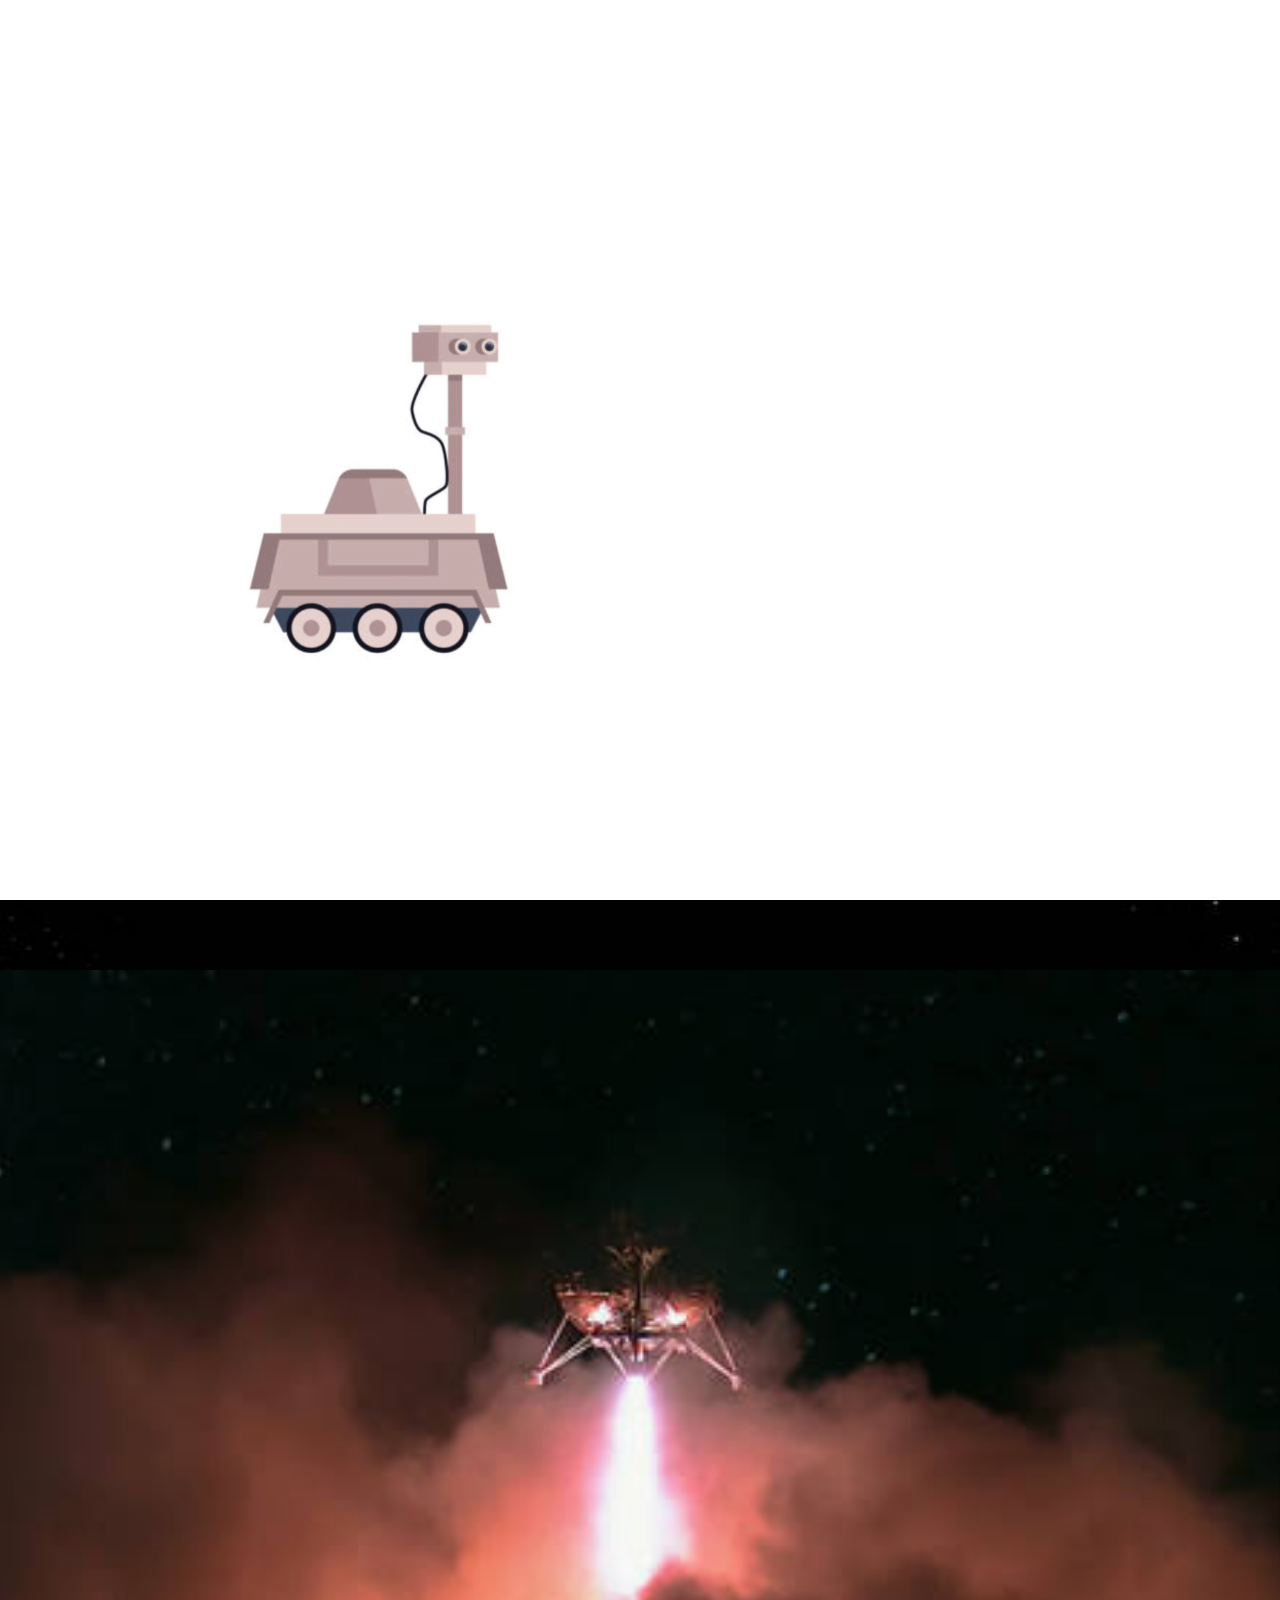
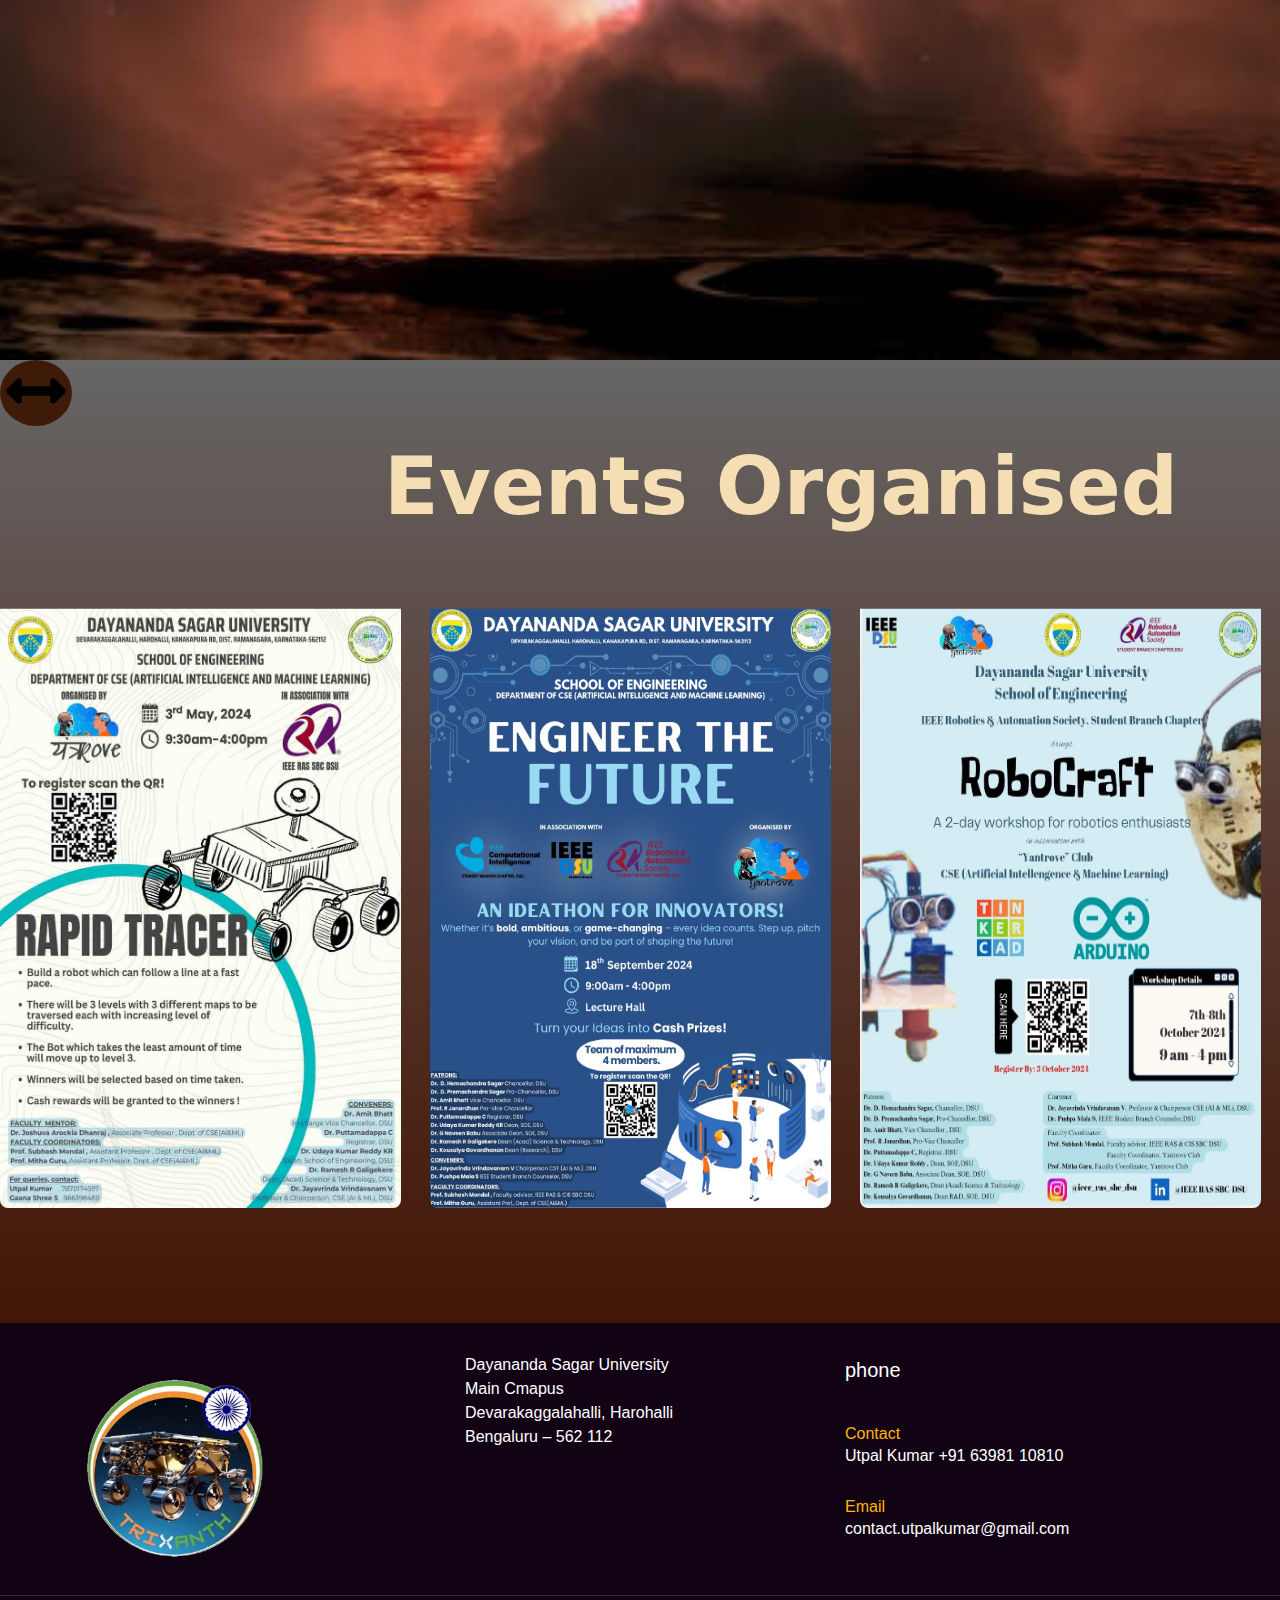
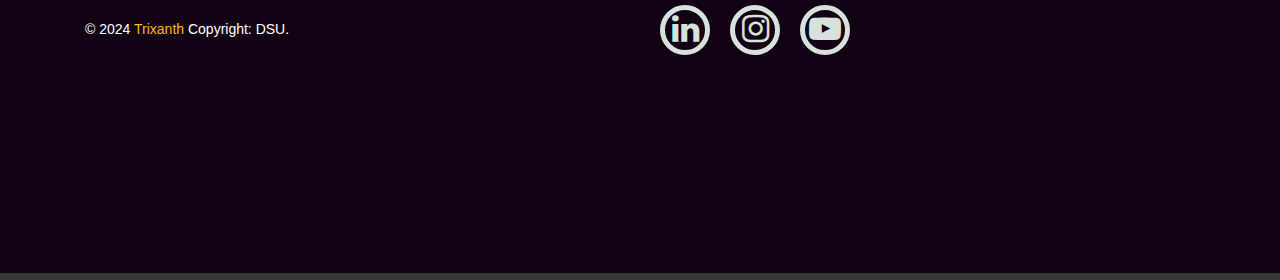
==== commit 719d8939: "new for mobile view" ====
--- a/index.html
+++ b/index.html
@@ -24,6 +24,54 @@
 
     <script src="./src/js/jquery.min.js"></script>
     <script src="./src/js/jquery-3.6.3.min.js"></script>
+    <style>
+        h1,
+        h2,
+        h3,
+        h4,
+        h5,
+        h6 {}
+
+        
+        
+
+        div>h1 {
+            text-transform: capitalize;
+            letter-spacing: 0.8px;
+            font-family: "Roboto", sans-serif;
+            font-weight: 900;
+            font-size: clamp(3.4375rem, 3.25rem + 0.75vw, 4rem);
+            background-color: #050505;
+            background-image: linear-gradient(45deg, #ead8b9, #cf8674);
+            background-size: 100%;
+            background-repeat: repeat;
+            -webkit-background-clip: text;
+            -webkit-text-fill-color: transparent;
+            -moz-background-clip: text;
+            -moz-text-fill-color: transparent;
+        }
+
+        h4 {
+            font-size: 15px;
+            font-stretch: expanded;
+            color: #ef9797;
+            line-height: 100%;
+        }
+
+        h5 {
+            font-size: 20px;
+            font-stretch: expanded;
+            color: #fca311;
+            line-height: 100%;
+        }
+
+        .container {
+            width: 95%;
+            margin: auto;
+        }
+    </style>
+
+    
 
 </head>
 
@@ -39,40 +87,164 @@
     <div class="home-page">
 
 
-        <nav id="transparent-navbar" class="navbar navbar-expand-lg red-hat-font">
-            <a class="navbar-brand" href="index.html">
-            <img src="./src/img/logo.png" width="75px">
-        </a>
-            <button class="navbar-toggler" type="button" data-toggle="collapse" data-target="#navbarSupportedContent" aria-controls="navbarSupportedContent" aria-expanded="false" aria-label="Toggle navigation">
-            <div class="hamburger-animated"><span></span><span></span><span></span></div>
-        </button>
-
-            <div class="collapse navbar-collapse" id="navbarSupportedContent">
-                <ul class="navbar-nav mr-auto">
+        <header>
+
+            <style>
+                @import url("https://fonts.googleapis.com/css2?family=Poppins:wght@400;700&display=swap");
+                * {
+                    padding: 0;
+                    margin: 0;
+                    box-sizing: border-box;
+                }
+    
+                body {
+                    background-color: #353836;
+                    color: white;
+                    font-family: "Poppins", sans-serif;
+                }
+    
+                header a {
+                    text-decoration: none;
+                }
+    
+                header {
+                    padding: 0 30px;
+                    background-color: #000000;
+                    height: 70px;
+                    display: flex;
+                    justify-content: space-between;
+                    z-index: 1;
+                    position: relative;
+                }
+    
+                #brand {
+                    font-weight: bold;
+                    font-size: 18px;
+                    display: flex;
+                    align-items: center;
+                }
+    
+                #brand a {
+                    color: #09c372;
+                }
+    
+                ul {
+                    list-style: none;
+                    height: 100%;
+                    display: flex;
+                    align-items: center;
+                    justify-content: space-around;
+                }
+    
+                ul a {
+                    color: white;
+                }
+    
+                ul li {
+                    padding: 5px;
+                    margin-left: 10px;
+                }
+    
+                ul li:hover {
+                    transform: scale(1.1);
+                    transition: 0.3s;
+                }
+    
+                
+                #hamburger-icon {
+                    margin: auto 0;
+                    display: none;
+                    cursor: pointer;
+                }
+    
+                #hamburger-icon div {
+                    width: 35px;
+                    height: 3px;
+                    background-color: white;
+                    margin: 6px 0;
+                    transition: 0.4s;
+                }
+    
+                .open .bar1 {
+                    -webkit-transform: rotate(-45deg) translate(-6px, 6px);
+                    transform: rotate(-45deg) translate(-6px, 6px);
+                }
+    
+                .open .bar2 {
+                    opacity: 0;
+                }
+    
+                .open .bar3 {
+                    -webkit-transform: rotate(45deg) translate(-6px, -8px);
+                    transform: rotate(45deg) translate(-6px, -8px);
+                }
+    
+                .open .mobile-menu {
+                    display: flex;
+                    flex-direction: column;
+                    align-items: center;
+                    justify-content: flex-start;
+                }
+    
+                .mobile-menu {
+                    display: none;
+                    position: absolute;
+                    top: 50px;
+                    left: 0;
+                    height: calc(100vh - 50px);
+                    width: 100%;
+                }
+    
+                .mobile-menu li {
+                    margin-bottom: 10px;
+                }
+    
+                @media only screen and (max-width: 600px) {
+                    header nav {
+                        display: none;
+                    }
+                    #hamburger-icon {
+                        display: block;
+                    }
+                }
+            </style>
+    
+            <script>
+                function toggleMobileMenu(menu) {
+                    menu.classList.toggle('open');
+                }
+            </script>
+    
+            <div id="brand"><a href="/">
+          <img src="src/img/logo.png" width="75px">
+        </a></div>
+            <nav>
+                <ul>
+                    <li><a href="index.html">Home</a></li>
+                    <li><a href="rovers.html">Sponsorship</a></li>
+                    <!-- <li ><a href="div.html">Divisions</a></li> -->
+                    <li ><a href="team2023.html">Team</a></li>
+                    <li><a href="comp.html">Competitions</a></li>
+                    <li><a href="contact-us.html">Contact</a></li>
+                    
+                    
                 </ul>
-                <ul class="navbar-nav">
-                    <li class="nav-item animate-this">
-                        <a class="nav-link" href="./index.html">Home</a>
-                    </li>
-                    <li class="nav-item">
-                        <a class="nav-link" href="./rovers.html">Sponsorship</a>
-                    </li>
-                    <!-- <li class="nav-item">
-                        <a class="nav-link" href="div.html">Divisions</a>
-                    </li> -->
-                    <li class="nav-item">
-                        <a class="nav-link" href="team2023.html">Team</a>
-                        
-                    </li>
-                    <li class="nav-item">
-                        <a class="nav-link" href="./comp.html">Competitions</a>
-                    </li>
-                    <li class="nav-item">
-                        <a class="nav-link" href="./contact-us.html">Contact</a>
-                    </li>
+            </nav>
+            <div id="hamburger-icon" onclick="toggleMobileMenu(this)">
+                <div class="bar1"></div>
+                <div class="bar2"></div>
+                <div class="bar3"></div>
+                <ul class="mobile-menu" style="z-index: 2;">
+                    <li><a href="index.html">Home</a></li>
+                    <li><a href="rovers.html">Sponsorship</a></li>
+                    <!-- <li><a href="div.html">Divisions</a></li> -->
+                    <li><a href="team2023.html">Team</a></li>                
+                    <li><a href="comp.html">Competitions</a></li>
+                    <li><a href="contact-us.html">Contact</a></li>
+                    
                 </ul>
             </div>
-        </nav>
+        </header>
         <!-- <div class="empty-div"></div> -->
 
         <main data-barba="container" data-barba-namespace="home">
@@ -106,61 +278,7 @@
             </div>
             
 
-            <!-- <div class="sub">
-                <h1>Subsystems</h1>
-                <div class="subdivisions">
-                    <div class="vcard v1">
-                        <div class="v-content">
-                            <h2 class="v-title">Electronic and Software</h2>
-                            <p class="v-copy">
-                                <ul>
-                                    <li>...</li>
-                                    <li>...</li>
-                                    
-                                    <li>....</li>
-                                    <li>....</li>
-                                </ul>
-                            </p>
-                            <button class="btn-vcard"><a href="div.html">READ MORE</a> </button>
-                        </div>
-                    </div>
-
-                    <div class="vcard v2">
-                        <div class="v-content">
-                            <h2 class="v-title">Mechanical</h2>
-                            <p class="v-copy">
-                                <ul>
-                                    <li>...</li>
-                                    <li>...</li>
-                                    <li>...</li>
-                                    <li>...</li>
-                                    <li>...</li>
-                                </ul>
-                            </p>
-                            <button class="btn-vcard"><a href="div.html">READ MORE</a> </button>
-                        </div>
-                    </div>
-
-                    <div class="vcard v3">
-                        <div class="v-content">
-                            <h2 class="v-title">Bioscience</h2>
-                            <p class="v-copy">
-                                <ul>
-                                    <li>......</li>
-                                    <li>.......</li>
-                                    <li>......</li>
-                                    <li>........</li>
-                                </ul>
-                            </p>
-                            <button class="btn-vcard"><a href="div.html"> READ MORE</a></button>
-                        </div>
-                    </div>
-
-                    
-                </div>
-            </div> -->
-
-            <!-- Competitions and achievements section -->
+            
 
 
            <div>
@@ -172,7 +290,11 @@
 
                     <iframe src="events.html" class="event-iframe"></iframe>
                 </div>
-
+            </div>
+            <div>
+                <div class="footer">
+                    <iframe src="footer.html" width="100%" height="550px" frameborder="0" scrolling="no"></iframe>
+                </div>
 
                  <!-- Add some styles to ensure the iframe doesn't disrupt the layout  -->
 
@@ -198,7 +320,7 @@
 
                     @media (max-width: 768px) {
                         .iframe-container {
-                            padding-top: 100%;
+                            padding-top: 120%;
                             /* Adjust this value for a different aspect ratio on smaller screens */
                         }
                         .event-iframe {
@@ -206,623 +328,32 @@
                             /* Adjust height as needed for smaller screens */
                         }
                     }
+                    @media (max-width: 600px) {
+                        .iframe-container {
+                            padding-top: 120% !important;
+                            /* Adjust this value for a different aspect ratio on smaller screens */
+                        }
+                        .event-iframe {
+                            height: 100% !important;
+                            /* Adjust height as needed for smaller screens */
+                        }
+                    }
+                    @media (max-width: 1100px) {
+                        .iframe-container {
+                            padding-top: 100%;
+                            /* Adjust this value for a different aspect ratio on smaller screens */
+                        }
+                        .event-iframe {
+                            height: 100%;
+                            /* Adjust height as needed for smaller screens */
+                        }
+                    }
                 </style>
             </div>
 
 
 
-            <div>
-
-                <style>
-                    h1,
-                    h2,
-                    h3,
-                    h4,
-                    h5,
-                    h6 {}
-
-                    section {
-                        padding: 60px 0;
-                        min-height: 100vh;
-                    }
-
-                    a,
-                    a:hover,
-                    a:focus,
-                    a:active {
-                        text-decoration: none;
-                        outline: none;
-                    }
-
-                    a,
-                    a:active,
-                    a:focus {
-                        color: #6f6f6f;
-                        text-decoration: none;
-                        transition-timing-function: ease-in-out;
-                        -ms-transition-timing-function: ease-in-out;
-                        -moz-transition-timing-function: ease-in-out;
-                        -webkit-transition-timing-function: ease-in-out;
-                        -o-transition-timing-function: ease-in-out;
-                        transition-duration: .2s;
-                        -ms-transition-duration: .2s;
-                        -moz-transition-duration: .2s;
-                        -webkit-transition-duration: .2s;
-                        -o-transition-duration: .2s;
-                    }
-
-                    ul {
-                        margin: 0;
-                        padding: 0;
-                        list-style: none;
-                    }
-
-                    img {
-                        max-width: 100%;
-                        height: auto;
-                    }
-
-                    .footer-section {
-                        background-color: rgb(18, 3, 20);
-                        position: relative;
-                        overflow: hidden;
-                        z-index: 9;
-                    }
-
-                    .footer-section:before {
-                        content: '';
-                        position: absolute;
-                        top: -146%;
-                        left: -18%;
-                        width: 44%;
-                        height: 257%;
-                        transform: rotate(54deg);
-                        background-color: rgb(18, 3, 20);
-                        -webkit-transform: rotate(54deg);
-                        -moz-transform: rotate(54deg);
-                        -ms-transform: rotate(54deg);
-                        -o-transform: rotate(54deg);
-                        z-index: -10;
-                    }
-
-                    .footer-section:after {
-                        position: absolute;
-                        content: '';
-                        background-color: rgb(18, 3, 20);
-                        top: -24%;
-                        right: 4%;
-                        width: 26%;
-                        height: 264%;
-                        transform: rotate(44deg);
-                        -webkit-transform: rotate(44deg);
-                        -moz-transform: rotate(44deg);
-                        -ms-transform: rotate(44deg);
-                        -o-transform: rotate(44deg);
-                        z-index: -10;
-                    }
-
-                    .footer-top {
-                        padding-top: 96px;
-                        padding-bottom: 50px;
-                    }
-
-                    .footer-top p,
-                    .company-footer-contact-list li {
-                        color: #ffffff;
-                    }
-
-                    .company-footer-contact-list {
-                        margin-top: 10px;
-                    }
-
-                    .company-footer-contact-list li {
-                        display: flex;
-                        display: -webkit-flex;
-                        align-items: center;
-                    }
-
-                    .company-footer-contact-list li+li {
-                        margin-top: 5px;
-                    }
-
-                    .company-footer-contact-list li i {
-                        margin-right: 10px;
-                        font-size: 20px;
-                        display: inline-block;
-                    }
-
-                    .footer-top .site-logo {
-                        margin-bottom: 25px;
-                        display: block;
-                        max-width: 170px;
-                    }
-
-                    .widget-title {
-                        text-transform: capitalize;
-                    }
-
-                    .footer-top .widget-title {
-                        color: #ffffff;
-                        margin-bottom: 40px;
-                    }
-
-                    .courses-link-list li+li {
-                        margin-top: 10px;
-                    }
-
-                    .courses-link-list li a {
-                        color: #ffffff;
-                        text-transform: capitalize;
-                        font-family: var(--para-font);
-                        font-weight: 400;
-                    }
-
-                    .courses-link-list li a:hover {
-                        color: #ffb606;
-                    }
-
-                    .courses-link-list li i {
-                        margin-right: 5px;
-                    }
-
-                    .footer-top .small-post-title a {
-                        font-family: var(--para-font);
-                        color: #ffffff;
-                        font-weight: 400;
-                    }
-
-                    .small-post-item .post-date {
-                        color: #ffb606;
-                        margin-bottom: 3px;
-                        font-family: var(--para-font);
-                        font-weight: 400;
-                    }
-
-                    .small-post-list li+li {
-                        margin-top: 30px;
-                    }
-
-                    .news-letter-form {
-                        margin-top: 15px;
-                    }
-
-                    .news-letter-form input {
-                        width: 100%;
-                        padding: 12px 25px;
-                        border-radius: 5px;
-                        -webkit-border-radius: 5px;
-                        -moz-border-radius: 5px;
-                        -ms-border-radius: 5px;
-                        -o-border-radius: 5px;
-                        border: none;
-                    }
-
-                    .news-letter-form input[type="submit"] {
-                        width: auto;
-                        border: none;
-                        background-color: #ffb606;
-                        padding: 9px 30px;
-                        border-radius: 5px;
-                        -webkit-border-radius: 5px;
-                        -moz-border-radius: 5px;
-                        -ms-border-radius: 5px;
-                        -o-border-radius: 5px;
-                        color: #ffffff;
-                        margin-top: 10px;
-                    }
-
-                    .footer-bottom {
-                        padding: 23px 0;
-                        border-top: 1px solid rgba(255, 255, 255, 0.149);
-                    }
-
-                    .copy-right-text {
-                        color: #ffffff;
-                    }
-
-                    .copy-right-text a {
-                        color: #ffb606;
-                    }
-
-                    .terms-privacy li+li {
-                        margin-left: 30px;
-                    }
-
-                    .terms-privacy li a {
-                        color: #ffffff;
-                        position: relative;
-                    }
-
-                    .terms-privacy li a:after {
-                        position: absolute;
-                        content: '-';
-                        color: #ffffff;
-                        display: inline-block;
-                        top: 0;
-                        right: -18px;
-                    }
-
-                    .terms-privacy li+li a:after {
-                        display: none;
-                    }
-
-                    .courses-link-list li a:hover,
-                    .courses-link-list li a:focus {
-                        text-decoration: none;
-                    }
-
-                    /* Default styling for larger screens */
-
-                    .copy-right-text {
-                        display: block;
-                    }
-
-                    /* Media query to hide the element on screens with a maximum width of 767px (adjust as needed) */
-
-                    @media screen and (max-width: 767px) {
-                        .copy-right-text {
-                            display: none;
-                        }
-                    }
-
-                    div>h1 {
-                        text-transform: capitalize;
-                        letter-spacing: 0.8px;
-                        font-family: "Roboto", sans-serif;
-                        font-weight: 900;
-                        font-size: clamp(3.4375rem, 3.25rem + 0.75vw, 4rem);
-                        background-color: #050505;
-                        background-image: linear-gradient(45deg, #ead8b9, #cf8674);
-                        background-size: 100%;
-                        background-repeat: repeat;
-                        -webkit-background-clip: text;
-                        -webkit-text-fill-color: transparent;
-                        -moz-background-clip: text;
-                        -moz-text-fill-color: transparent;
-                    }
-
-                    h4 {
-                        font-size: 15px;
-                        font-stretch: expanded;
-                        color: #ef9797;
-                        line-height: 100%;
-                    }
-
-                    h5 {
-                        font-size: 20px;
-                        font-stretch: expanded;
-                        color: #fca311;
-                        line-height: 100%;
-                    }
-
-                    .container {
-                        width: 95%;
-                        margin: auto;
-                    }
-                </style>
-
-                <body>
-
-                    <!-- Your website content goes here -->
-
-                    <footer class="footer-section" style="margin-top: -50px;">
-                        <div class="footer-top">
-                            <div class="container">
-                                <div class="row">
-                                    <div class="col-lg-3 col-md-6 col-sm-6">
-                                        <div class="widget company-intro-widget">
-                                            <a href="index.html" class="site-logo" target="_parent">
-                  <img src="src/img/logo.png" alt="logo">
-              </a>
-
-                                            <p>Dayananda Sagr University<br> Main Cmapus<br>  Devarakaggalahalli, Harohalli<br> Bengaluru – 562 112</p>
-                                            <ul class="company-footer-contact-list">
-
-                                                 </ul>
-                                        </div>
-                                    </div>
-                                    <!-- widget end -->
-                                    <div class="col-lg-3 col-md-6 col-sm-6">
-                                        <div class="widget course-links-widget">
-                                            <h5 class="widget-title" style="font-family: 'Roboto', sans-serif;">Quick links</h5>
-
-                                            <ul class="courses-link-list">
-                                                <li><a href="index.html" target="_parent"><i class="fas fa-long-arrow-alt-right"></i>Home</a></li>
-                                                <li><a href="index.html" target="_parent"><i class="fas fa-long-arrow-alt-right"></i>About us</a></li>
-                                                <li><a href="team2023.html" target="_parent"><i class="fas fa-long-arrow-alt-right"></i>Team</a></li>
-                                                <li><a href="contact-us.html" target="_parent"><i class="fas fa-long-arrow-alt-right"></i>Contact</a></li>
-                                                <li><a href="comp.html" target="_parent"><i class="fas fa-long-arrow-alt-right"></i>Achievements</a></li>
-                                                <li><a href="rovers.html" target="_parent"><i class="fas fa-long-arrow-alt-right"></i>Rovers</a></li>
-                                            </ul>
-
-                                        </div>
-                                    </div>
-                                    <!-- widget end -->
-                                    <div class="col-lg-3 col-md-6 col-sm-6">
-                                        <div class="widget latest-news-widget">
-                                            <h5 class="widget-title">phone</h5>
-                                            <ul class="small-post-list">
-                                                <li>
-                                                    <style>
-                                                        .small-post-item a {
-                                                            text-decoration: none;
-                                                            /* Remove underlines */
-                                                            color: inherit;
-                                                            /* Inherit the color from the parent */
-                                                        }
-
-                                                        .small-post-item a:hover .glow {
-                                                            color: #FCA311;
-                                                            /* Change to the desired glowing color */
-                                                            text-shadow: 0 0 10px #your-glow-color;
-                                                            /* Optional: Add a text shadow for a more pronounced glow */
-                                                        }
-                                                    </style>
-
-                                                    <div class="small-post-item">
-                                                        <a href="#" class="post-date">Contact</a>
-                                                        <h6 class="small-post-title">
-                                                            <a href="#">
-                            Utpal kumar <span class="glow">+91 63981 10810</span><br>
-                           
-                          </a>
-                                                        </h6>
-                                                    </div>
-
-                                                </li>
-                                                <!-- small-post-item end -->
-                                                <li>
-                                                    <div class="small-post-item">
-                                                        <a href="#" class="post-date">Email</a>
-                                                        <h6 class="small-post-title"><a href="#">contact.utpalkumar@gmail.com</a></h6>
-                                                    </div>
-                                                </li>
-                                                <!-- small-post-item end -->
-                                            </ul>
-                                        </div>
-                                    </div>
-                                    
-                                </div>
-                            </div>
-                        </div>
-                        <div class="footer-bottom">
-                            <div class="container">
-                                <div class="row">
-                                    <div class="col-md-6 col-sm-6 text-sm-left text-center">
-                                        <span class="copy-right-text" style="font-size: 14px;">© 2024 <a href="index.html" target="_parent">Trixanth</a> Copyright: DSU.</span>                    
-                                    </div>
-                                    <div class="col-md-6 col-sm-6">
-
-                                        <div class="wrapper">
-                                            <ul>
-                                                <li class="linkedin"><a href="#" target="_parent"><i class="fa fa-linkedin fa-2x" aria-hidden="true"></i></a></li>
-                                                <li class="instagram"><a href="https://www.instagram.com/team_trixanth.dsu/profilecard/?igsh=MTNoMnNmZ2w1cWRnMw%3D%3D" target="_parent"><i class="fa fa-instagram fa-2x" aria-hidden="true"></i></a></li>
-                                                <!-- <li class="google"><a href="#" target="_parent"><i class="fa fa-google fa-2x" aria-hidden="true"></i></a></li> -->
-                                                <li class="youtube"><a href="https://www.youtube.com/@Trixanth" target="_parent"><i class="fa fa-youtube-play fa-2x" aria-hidden="true"></i></a></li>
-                                            </ul>
-
-                                            <style>
-                                                /* Let's style the wrapper in such away that, 
-    it should always be at the center of the browser */
-
-                                                .wrapper {
-                                                    position: absolute;
-                                                    top: 50%;
-                                                    left: 80%;
-                                                    transform: translate(-50%, -50%);
-                                                    width: 550px;
-                                                }
-
-                                                /* Style the Un-order list by setting its list-style to none */
-
-                                                .wrapper ul {
-                                                    list-style: none;
-                                                }
-
-                                                /* Style the list items inside the UL list, by setting its width, height and line-height 
-      and float them to left and set its border and border-radius.
-     */
-
-                                                .wrapper ul li {
-                                                    width: 50px;
-                                                    height: 50px;
-                                                    line-height: 50px;
-                                                    margin: 0 10px;
-                                                    text-align: center;
-                                                    cursor: pointer;
-                                                    border-radius: 50%;
-                                                    border: 5px solid #D8E2DC;
-                                                    float: left;
-                                                    transition: all 0.5s ease;
-                                                }
-
-                                                /* Style the icons by setting its color and margin-top value to 20px 
-    to align it properly */
-
-                                                .wrapper ul li .fa {
-                                                    color: #D8E2DC;
-                                                    margin-top: 1px;
-                                                    transition: all 0.5s ease;
-                                                }
-
-                                                /* Now target the specific li classes for styling and use box-shadow effect to border and text-shadow effect
-      to icons for glowing effect and use transition property for smooth transition effect. */
-
-                                                .wrapper ul li:hover.linkedin {
-                                                    border: 5px solid #b51b00;
-                                                    box-shadow: 0 0 15px #b52d00;
-                                                    transition: all 0.5s ease;
-                                                }
-
-                                                .wrapper1 ul li:hover .fa-linkedin {
-                                                    color: #b53900;
-                                                    text-shadow: 0 0 15px #b53600;
-                                                    transition: all 0.5s ease;
-                                                }
-
-                                                /*facebook*/
-
-                                                .wrapper ul li:hover.youtube {
-                                                    border: 5px solid #b53900;
-                                                    box-shadow: 0 0 15px #b53900;
-                                                    transition: all 0.5s ease;
-                                                }
-
-                                                .wrapper ul li:hover .fa-youtube {
-                                                    color: #b53900;
-                                                    text-shadow: 0 0 15px#b53900;
-                                                    transition: all 0.5s ease;
-                                                }
-
-                                                /*twitter*/
-
-                                                .wrapper ul li:hover.twitter {
-                                                    border: 5px solid #b53900;
-                                                    box-shadow: 0 0 15px #b53900;
-                                                    transition: all 0.5s ease;
-                                                }
-
-                                                .wrapper ul li:hover .fa-twitter {
-                                                    color: #b53900;
-                                                    text-shadow: 0 0 15px #b53900;
-                                                    transition: all 0.5s ease;
-                                                }
-
-                                                /* instagram */
-
-                                                .wrapper ul li:hover.instagram {
-                                                    border: 5px solid #b53900;
-                                                    box-shadow: 0 0 15px #b53900;
-                                                    transition: all 0.5s ease;
-                                                }
-
-                                                .wrapper ul li:hover .fa-instagram {
-                                                    color:#b53900;
-                                                    text-shadow: 0 0 15px#b53900;
-                                                    transition: all 0.5s ease;
-                                                }
-
-                                                /* google */
-
-                                                .wrapper ul li:hover.google {
-                                                    border: 5px solid #dd4b39;
-                                                    box-shadow: 0 0 15px #dd4b39;
-                                                    transition: all 0.5s ease;
-                                                }
-
-                                                .wrapper ul li:hover .fa-google {
-                                                    color: #dd4b39;
-                                                    text-shadow: 0 0 15px #dd4b39;
-                                                    transition: all 0.5s ease;
-                                                }
-
-                                                /* whatsapp */
-
-                                                .wrapper ul li:hover.whatsapp {
-                                                    border: 5px solid #b53900;
-                                                    box-shadow: 0 0 15px #b53900;
-                                                    transition: all 0.5s ease;
-                                                }
-
-                                                .wrapper ul li:hover .fa-whatsapp {
-                                                    color: #b53900;
-                                                    text-shadow: 0 0 15px #b53900;
-                                                    transition: all 0.5s ease;
-                                                }
-
-                                                /* media queries */
-
-                                                @media screen and (max-width: 640px) {
-                                                    .wrapper {
-                                                        width: 400px;
-                                                    }
-                                                    .wrapper ul li {
-                                                        margin-top: 10px;
-                                                    }
-                                                    .wrapper ul li.google {
-                                                        margin-left: 70px;
-                                                    }
-                                                }
-
-                                                @media screen and (max-width: 340px) {
-                                                    .wrapper {
-                                                        width: 150px;
-                                                    }
-                                                    .wrapper ul li {
-                                                        margin: 15px;
-                                                    }
-                                                    .wrapper ul li.google {
-                                                        margin-left: 15px;
-                                                    }
-                                                }
-
-                                                /* Add the following media query */
-
-                                                @media screen and (max-width: 767px) {
-                                                    .wrapper {
-                                                        text-align: center;
-                                                        /* Center the buttons */
-                                                    }
-                                                    .wrapper ul {
-                                                        display: flex;
-                                                        justify-content: center;
-                                                        align-items: center;
-                                                        flex-wrap: nowrap;
-                                                        /* Prevent buttons from wrapping to the next line */
-                                                    }
-                                                    .wrapper ul li {
-                                                        margin: 10px;
-                                                        /* Add some spacing between buttons */
-                                                    }
-                                                }
-
-                                                /* Your existing styles for the wrapper and social media buttons */
-
-                                                /* Add the following media query */
-
-                                                @media screen and (max-width: 767px) {
-                                                    .wrapper {
-                                                        text-align: center;
-                                                        /* Center the buttons */
-                                                        width: 100%;
-                                                        /* Make the wrapper full width on smaller screens */
-                                                    }
-                                                    .wrapper ul {
-                                                        display: flex;
-                                                        justify-content: center;
-                                                        align-items: center;
-                                                        flex-wrap: nowrap;
-                                                        /* Prevent buttons from wrapping to the next line */
-                                                    }
-                                                    .wrapper ul li {
-                                                        margin: 5px;
-                                                        /* Add some spacing between buttons */
-                                                        width: 50px;
-                                                        /* Adjust the width of each button */
-                                                        height: 50px;
-                                                        /* Adjust the height of each button */
-                                                        line-height: 50px;
-                                                        /* Adjust the line-height of each button */
-                                                        float: none;
-                                                        /* Remove float property */
-                                                        border: 0;
-                                                        /* Remove the border */
-                                                    }
-                                                    .wrapper ul li .fa {
-                                                        margin-top: 0;
-                                                        /* Reset margin-top value */
-                                                    }
-                                                }
-                                            </style>
-                                        </div>
-
-                                    </div>
-                                </div>
-                            </div>
-                        </div>
-                        <!-- footer-bottom end -->
-                    </footer>
-            </div>
+            
 
 
         </main>
@@ -867,17 +398,7 @@
         hiddenElements.forEach((el) => observer.observe(el));
     </script>
     <!-- Global site tag (gtag.js) - Google Analytics -->
-    <script async src="https://script.google.com/macros/s/AKfycbyXYBegDZ_zZpmCZM6rXe0dPINYoLYYHPfW3h7n9g-gw86sZoz4_KvM8m8knh3KG31CLQ/exec"></script>
-    <script>
-        window.dataLayer = window.dataLayer || [];
-
-        function gtag() {
-            dataLayer.push(arguments);
-        }
-        gtag('js', new Date());
-
-        gtag('config', 'UA-162930243-1');
-    </script>
+    
     </body>
 
 </html>--- a/src/css/home.css
+++ b/src/css/home.css
@@ -41,23 +41,7 @@
     padding-top: 25vh;
 }
 
-#elec_soft {
-    background: url("../img/electronic_home_page.jpg") no-repeat center;
-    background-size: cover;
-    padding-bottom: 50px;
-}
-
-#mechanical {
-    background: url("../img/mech_home.jpg") no-repeat center;
-    background-size: cover;
-    padding-bottom: 50px;
-}
-
-#bioscience {
-    background: url("../img/bio_home.png") no-repeat center;
-    background-size: cover;
-    padding-bottom: 50px;
-}
+
 
 /* #mdm {
     background: url("../img/mdm_home.jpg") no-repeat center;
@@ -168,7 +152,7 @@
     line-height: 61px;
 }
 
-.sub-home-text {
+/* .sub-home-text {
     color: rgb(255, 255, 255);
     font-family: Relative, sans-serif;
     font-style: normal;
@@ -188,10 +172,14 @@
 
 .subdivisions ul {
     list-style-type: none;
-}
+} */
 
 @media screen and (max-width: 992px) {
     #home {
+        background: url("../img/home_1st_background.jpg") no-repeat center;
+        background-size: cover;
+        /* padding: 350px 0px 350px 0px; */
+        height: 75vh;
         padding: 150px 0px 150px 0px;
     }
     .home-intro-text {
@@ -204,6 +192,15 @@
         font-weight: 600;
         font-size: 35px;
         line-height: 31px;
+    }
+    #aboutUs {
+        background: url("../img/home_2nd_bg.jpg") no-repeat center;
+        background-size: cover;
+        padding: 30px 0px 50px 0px;
+        height: 75vh;
+        padding-top: 10vh;
+        padding-left: 2vh;
+        padding-right: 5vh;
     }
     .aboutUs-text {
         width: 80% !important;
@@ -218,272 +215,7 @@
         font-size: 25px;
         line-height: 21px;
     }
-    .sub-home-text {
-        font-weight: 300;
-        font-size: 15px;
-        line-height: 18px;
-        width: 95%;
-        padding: 43px 0px 0px 49px;
-    }
-    .sub-home-text h2 {
-        font-weight: 500;
-        font-size: 25px;
-        line-height: 21px;
-    }
-}
-
-.subdivisions {
-    display: grid;
-    align-items: center;
-    grid-gap: 5rem;
-    padding: 1rem;
-    max-width: 100%;
-    margin: 0 auto;
-}
-
-@media (min-width: 600px) {
-    .subdivisions {
-        grid-template-columns: repeat(3, 1fr);
-        grid-gap: 1rem;
-    }
-}
-
-@media (min-width: 1100px) {
-    .subdivisions {
-        grid-template-columns: repeat(3, 1fr);
-    }
-}
-
-.sub {
-    background: linear-gradient(180deg, #666666, #57392f, #421605);
-    /* height: 100vh; */
-    display: flex;
-    flex-direction: column;
-    
-    align-items: center;
-    color: white;
-    padding: 50px 0px 50px 0px;
-}
-
-.vcard {
-    position: relative;
-    border-radius: 3px;
-    display: flex;
-    align-items: flex-end;
-    overflow: hidden;
-    padding: 1rem;
-    width: 100%;
-    text-align: center;
-    color: whitesmoke;
-    background-color: whitesmoke;
-    background-repeat: no-repeat;
-    background-size: cover;
-    box-shadow: 0 1px 1px rgba(0, 0, 0, 0.1), 0 2px 2px rgba(0, 0, 0, 0.1), 0 4px 4px rgba(0, 0, 0, 0.1), 0 8px 8px rgba(0, 0, 0, 0.1), 0 16px 16px rgba(0, 0, 0, 0.1);
-}
-
-.v1 {
-    background-image: url("../img/electronic_home_page.jpg");
-}
-
-.v2 {
-    background-image: url("../img/mech_home.jpg");
-}
-
-.v3 {
-    background-image: url("../img/bio_home.jpg");
-}
-
-.v4 {
-    background-image: url("../img/ros.png");
-}
-
-@media (min-width: 800px) {
-    .vcard {
-        height: 90%;
-    }
-    .subdivisions {
-        /* height: 85vh; */
-    }
-    .sub {
-        background: linear-gradient(180deg, #666666, #57392f, #421605);
-        /* height: 100vh; */
-    }
-}
-
-@media (min-width: 600px) {
-    .vcard {
-        height: 100%;
-    }
-}
-
-.vcard:before {
-    content: '';
-    position: absolute;
-    top: 0;
-    left: 0;
-    width: 100%;
-    height: 110%;
-    background-size: cover;
-    background-position: 0 0;
-    transition: transform calc(700ms * 1.5) cubic-bezier(0.19, 1, 0.22, 1);
-    pointer-events: none;
-}
-
-.vcard:after {
-    content: '';
-    display: block;
-    position: absolute;
-    top: 0;
-    left: 0;
-    width: 100%;
-    height: 200%;
-    pointer-events: none;
-    background-image: linear-gradient(to bottom, rgba(0, 0, 0, 0) 0%, rgba(0, 0, 0, 0.009) 11.7%, rgba(0, 0, 0, 0.034) 22.1%, rgba(0, 0, 0, 0.072) 31.2%, rgba(0, 0, 0, 0.123) 39.4%, rgba(0, 0, 0, 0.182) 46.6%, rgba(0, 0, 0, 0.249) 53.1%, rgba(0, 0, 0, 0.32) 58.9%, rgba(0, 0, 0, 0.394) 64.3%, rgba(0, 0, 0, 0.468) 69.3%, rgba(0, 0, 0, 0.54) 74.1%, rgba(0, 0, 0, 0.607) 78.8%, rgba(0, 0, 0, 0.668) 83.6%, rgba(0, 0, 0, 0.721) 88.7%, rgba(0, 0, 0, 0.762) 94.1%, rgba(0, 0, 0, 0.79) 100%);
-    transform: translateY(-50%);
-    transition: transform calc(700ms * 2) cubic-bezier(0.19, 1, 0.22, 1);
-}
-
-.v-content {
-    position: relative;
-    display: flex;
-    flex-direction: column;
-    align-items: center;
-    width: 100%;
-    padding: 1rem;
-    transition: transform 700ms cubic-bezier(0.19, 1, 0.22, 1);
-    z-index: 1;
-}
-
-.v-content>*+* {
-    margin-top: 1rem;
-}
-
-.v-title {
-    font-size: 1.3rem;
-    font-weight: bold;
-    line-height: 1.2;
-}
-
-.v-copy {
-    font-style: italic;
-    line-height: 1.35;
-}
-
-.btn-vcard {
-    cursor: pointer;
-    margin-top: 1.5rem;
-    padding: 0.75rem 1.5rem;
-    font-size: 0.65rem;
-    font-weight: bold;
-    letter-spacing: 0.025rem;
-    text-transform: uppercase;
-    color: white;
-    background-color: black;
-    border: none;
-}
-
-.btn-vcard a {
-    text-decoration: none;
-}
-
-.btn-vcard:hover {
-    background-color: #0d0d0d;
-}
-
-.btn-vcard:focus {
-    outline: 1px dashed yellow;
-    outline-offset: 3px;
-}
-
-@media (hover: hover) and (min-width: 600px) {
-    .vcard:after {
-        transform: translateY(0);
-    }
-    .v-content {
-        transform: translateY(calc(100% - 4.5rem));
-    }
-    .v-content>*:not(.v-title) {
-        opacity: 0;
-        transform: translateY(1rem);
-        transition: transform 700ms cubic-bezier(0.19, 1, 0.22, 1), opacity 700ms cubic-bezier(0.19, 1, 0.22, 1);
-    }
-    .vcard:hover,
-    .vcard:focus-within {
-        align-items: center;
-    }
-    .vcard:hover:before,
-    .vcard:focus-within:before {
-        transform: translateY(-4%);
-    }
-    .vcard:hover:after,
-    .vcard:focus-within:after {
-        transform: translateY(-50%);
-    }
-    .vcard:hover .v-content,
-    .vcard:focus-within .v-content {
-        transform: translateY(0);
-    }
-    .vcard:hover .v-content>*:not(.v-title),
-    .vcard:focus-within .v-content>*:not(.v-title) {
-        opacity: 1;
-        transform: translateY(0);
-        transition-delay: calc(700ms / 8);
-    }
-    .vcard:focus-within:before,
-    .vcard:focus-within:after,
-    .vcard:focus-within .v-content,
-    .vcard:focus-within .v-content>*:not(.v-title) {
-        transition-duration: 0s;
-    }
-}
-
-.comp {
-    /* height: 100vh; */
-    background: linear-gradient(180deg, #666666, #a46955, #a23b12);
-    color: white;
-    text-align: center;
-    padding: 5% 0;
-}
-
-.comp h1 {
-    font-family: cursive;
-}
-
-.comp img {
-    border-radius: 5px;
-    margin: 5% 0;
-}
-
-.comp img:hover {
-    /* transform: scale(1.2); */
-}
-
-/* sponsor */
-
-#sponsor {
-    text-align: center;
-    background-color: white;
-    padding: 50px 0px 50px 0px;
-}
-
-.spon-head {
-    color: black;
-    margin-bottom: 1rem;
-    font-weight: 800;
-}
-
-.spon-img {
-    display: inline-block;
-    margin: 40px;
-}
-
-.iit-img {
-    display: block;
-    margin: 40px auto;
-}
-
-@media (max-width: 792px) {
-    .servo-img {
-        margin-top: 80px;
-    }
-}
+   
+}
+
+
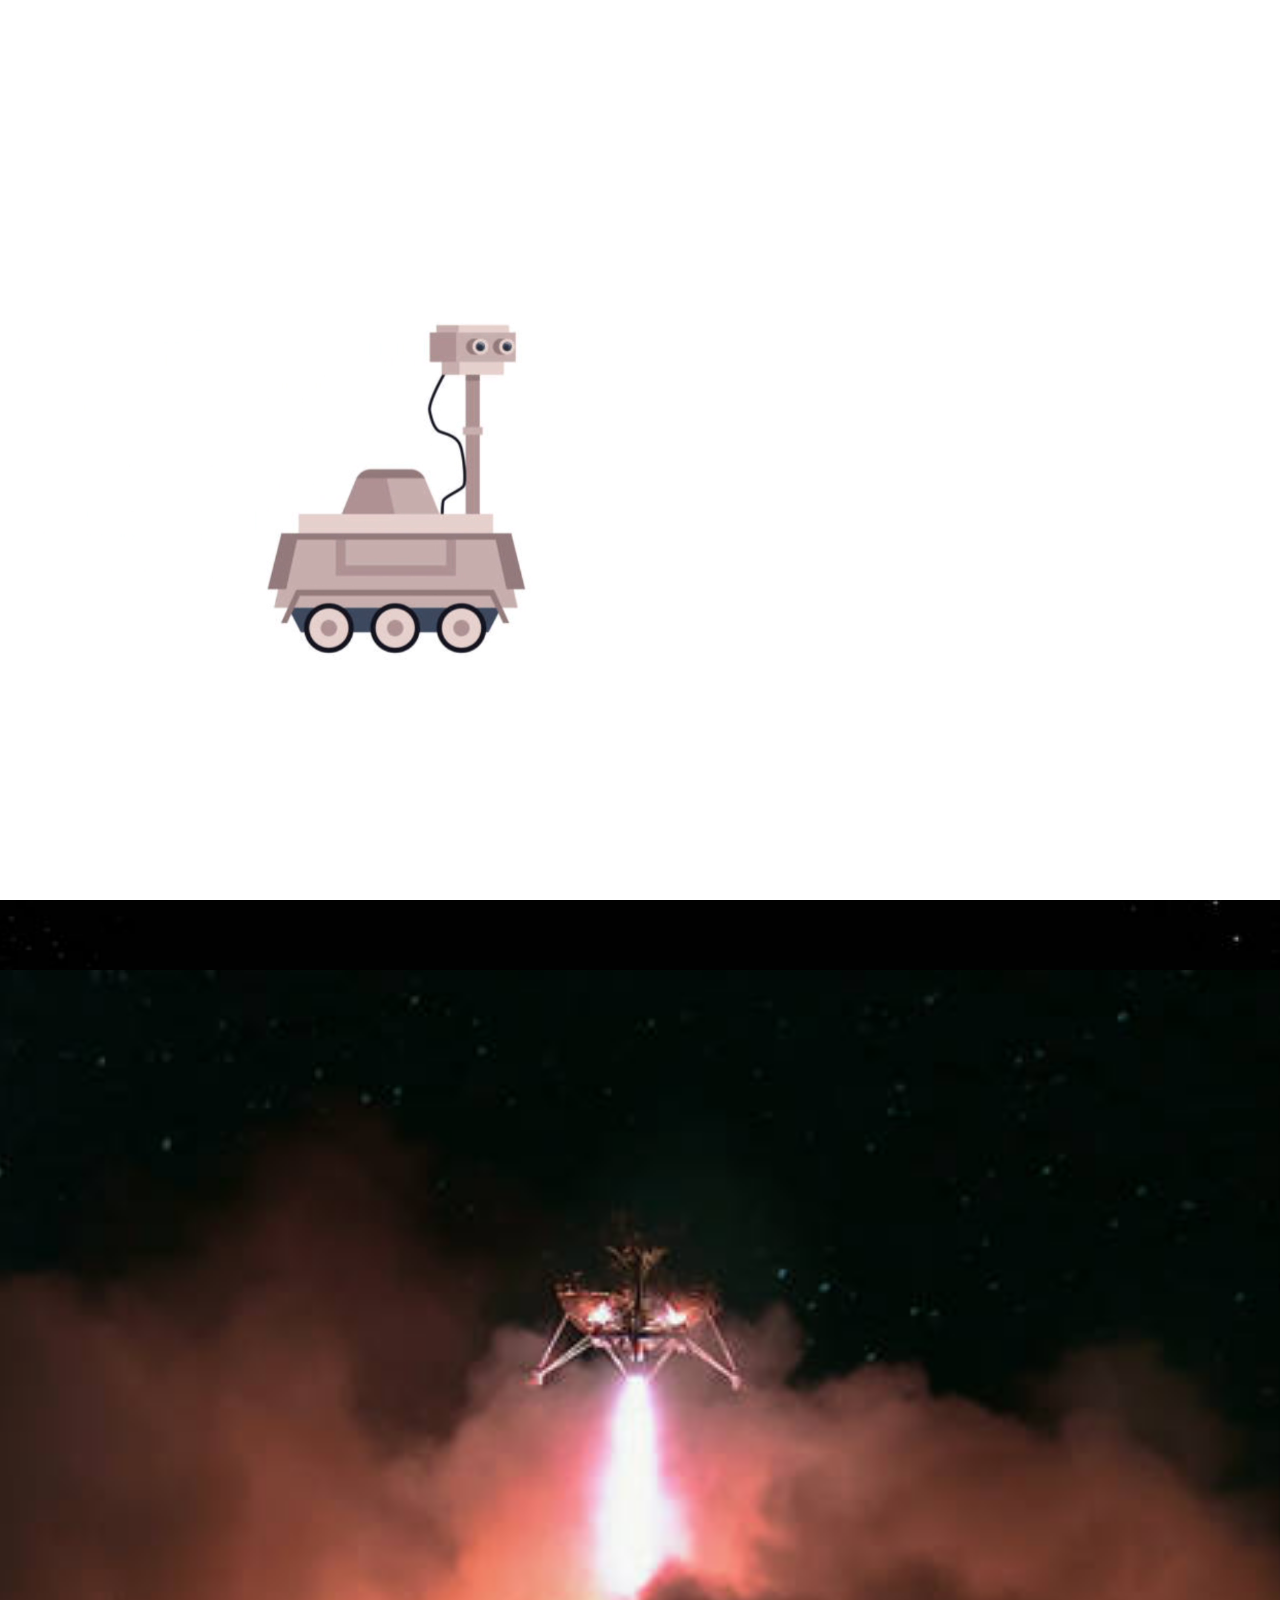
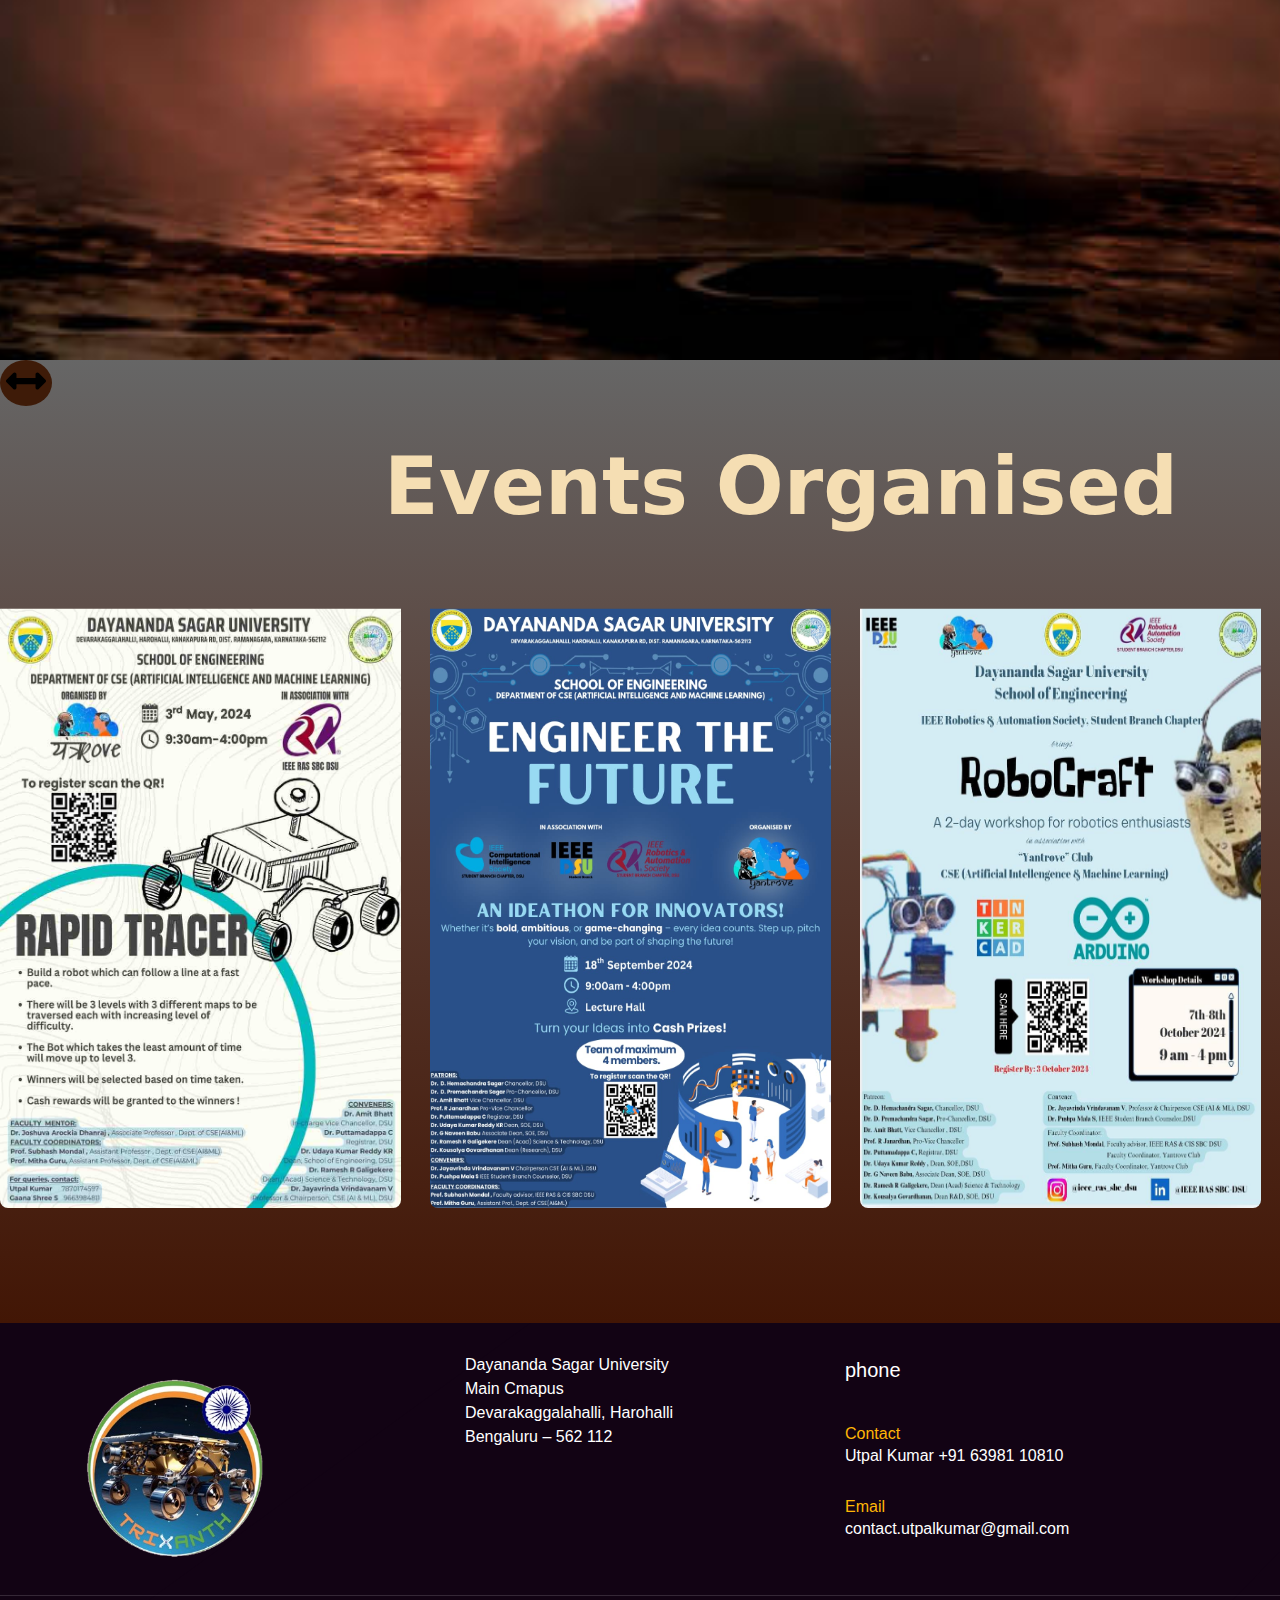
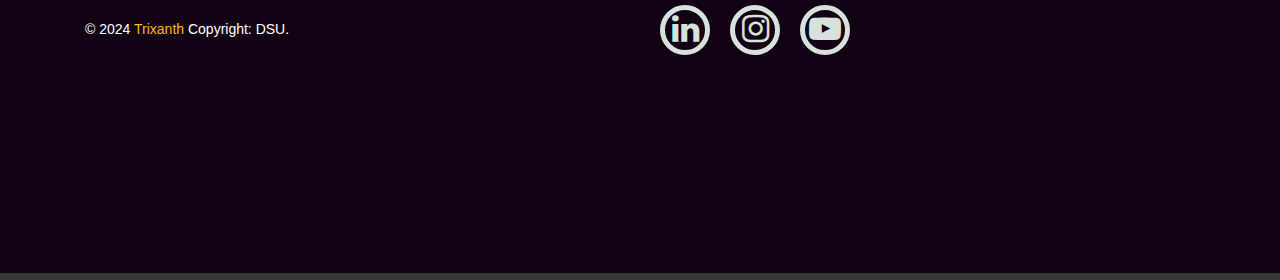
==== commit 52a9e927: "linkdin update" ====
--- a/index.html
+++ b/index.html
@@ -187,17 +187,24 @@
                 }
     
                 .mobile-menu {
-                    display: none;
-                    position: absolute;
-                    top: 50px;
-                    left: 0;
-                    height: calc(100vh - 50px);
-                    width: 100%;
-                }
-    
-                .mobile-menu li {
-                    margin-bottom: 10px;
-                }
+                display: none;
+                position: absolute;
+                top: 50px;
+                left: 0;
+                height: calc(100vh - 50px);
+                width: 100%;
+                background-color: rgba(0, 0, 0, 0.8); /* Semi-transparent black background */
+                padding: 10px 0;
+                box-shadow: 0px 4px 6px rgba(0, 0, 0, 0.3); /* Optional shadow for depth */
+                z-index: 2;
+            }         
+
+
+            /* Ensure the menu only expands to fit its content */
+            .mobile-menu li {
+                margin-bottom: 10px;
+                text-align: center; /* Center align menu items */
+            }
     
                 @media only screen and (max-width: 600px) {
                     header nav {
--- a/src/css/styles.css
+++ b/src/css/styles.css
@@ -249,11 +249,11 @@
 
 .nav-link:hover,
 .nav-link:active {
-    background-color: rgba(217, 217, 217, 0.2);
+    background-color: rgba(0, 0, 0, 0.2);
 }
 
 .active {
-    background-color: rgba(217, 217, 217, 0.2);
+    background-color: rgba(0, 0, 0, 0.2);
 }
 
 /* .nav-link:hover,
--- a/src/css/home.css
+++ b/src/css/home.css
@@ -117,7 +117,7 @@
     background-color: rgba(87, 48, 48, 0.404);
     padding-left: 3%;
     padding-right: 3%;
-    padding-top: 1%;
+    padding-top: 3%;
     color: aliceblue;
     padding-bottom: 1%;
     font-family: Relative, sans-serif;
@@ -130,6 +130,7 @@
     margin-left: 15%;
     margin-top: 15vh;
     margin-right: 15%;
+    text-align:justify;
 }
 
 .read-more {
@@ -174,7 +175,7 @@
     list-style-type: none;
 } */
 
-@media screen and (max-width: 992px) {
+@media screen and (max-width: 767px) {
     #home {
         background: url("../img/home_1st_background.jpg") no-repeat center;
         background-size: cover;
@@ -198,16 +199,20 @@
         background-size: cover;
         padding: 30px 0px 50px 0px;
         height: 75vh;
-        padding-top: 10vh;
+        padding-top: 2vh;
         padding-left: 2vh;
         padding-right: 5vh;
     }
     .aboutUs-text {
-        width: 80% !important;
+        width: 90% !important;
         color: #ffffff;
         font-weight: 400;
+        /* width: 90%; */
         font-size: 15px;
         line-height: 18px;
+        margin-left: 7%;
+        margin-top: 7vh;
+        margin-right: 6%;
         /* padding: 43px 0px 0px 49px; */
     }
     .aboutUs-text h2 {
